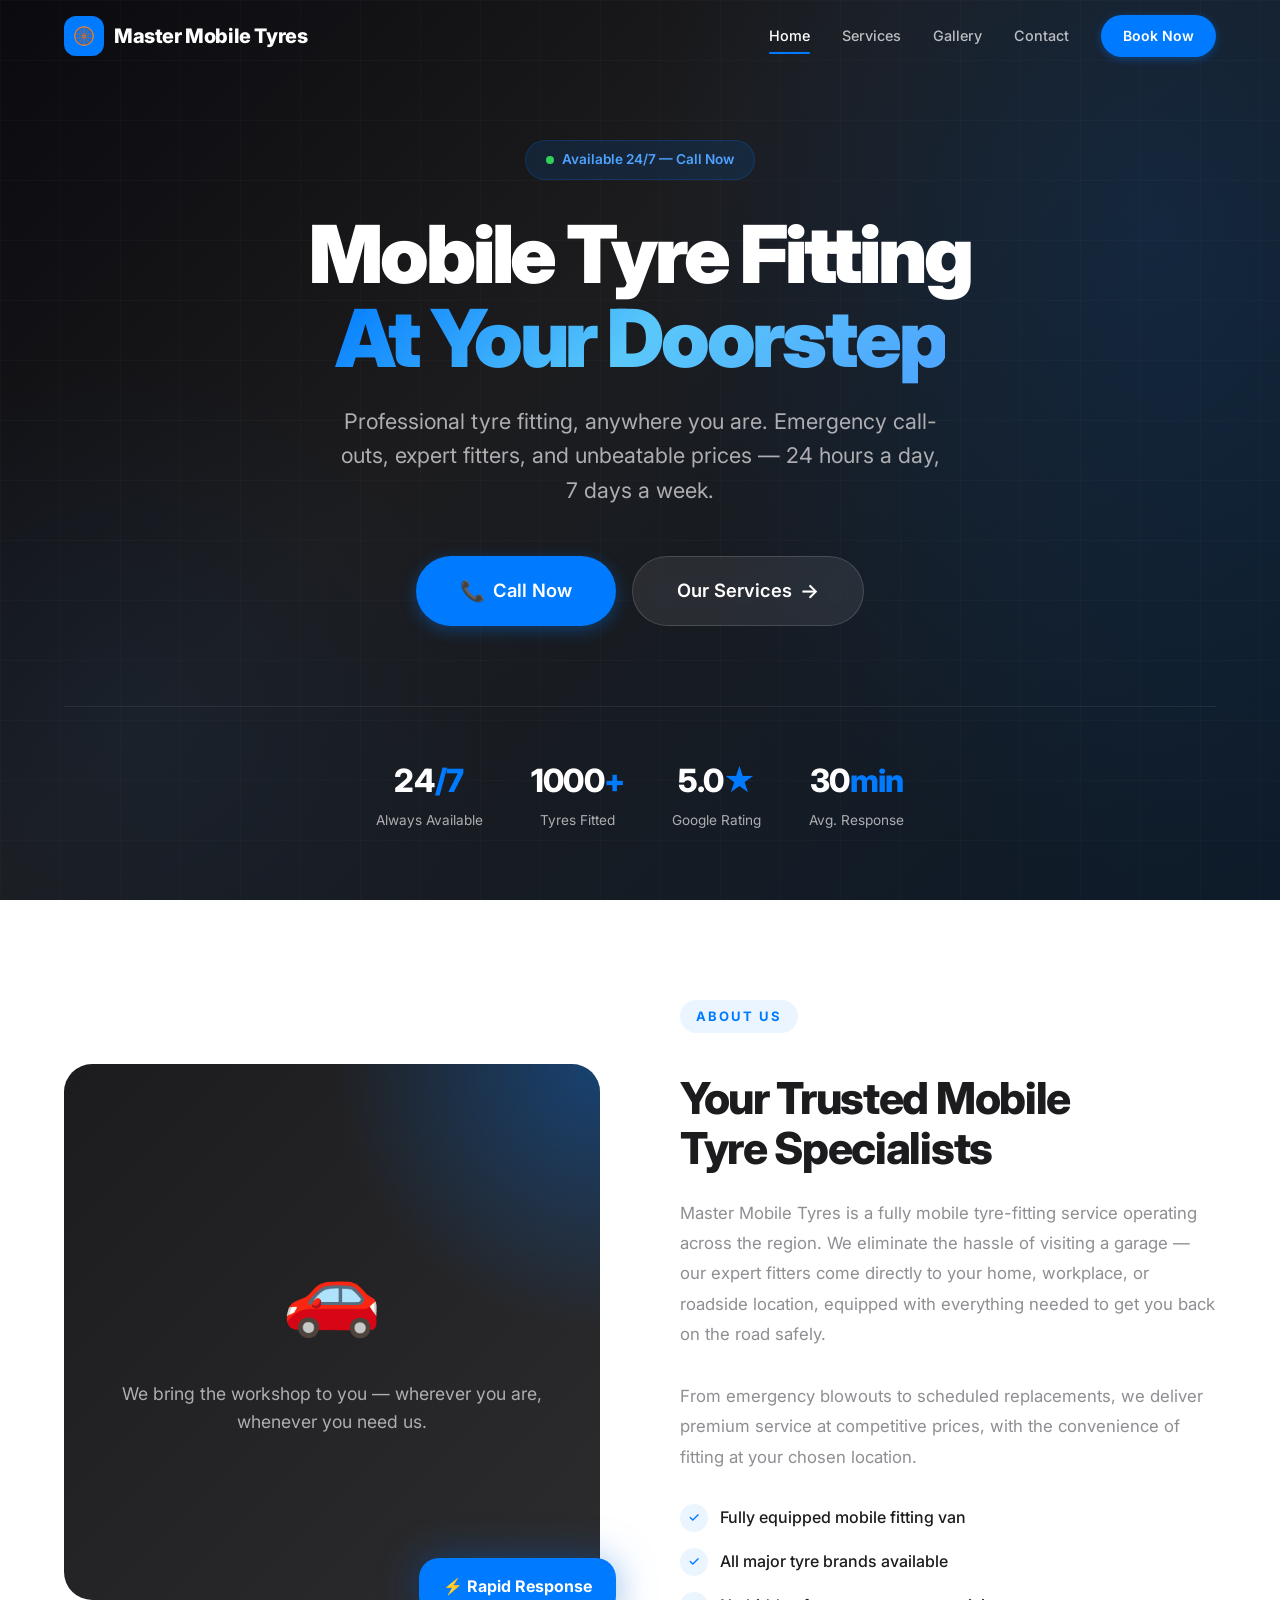
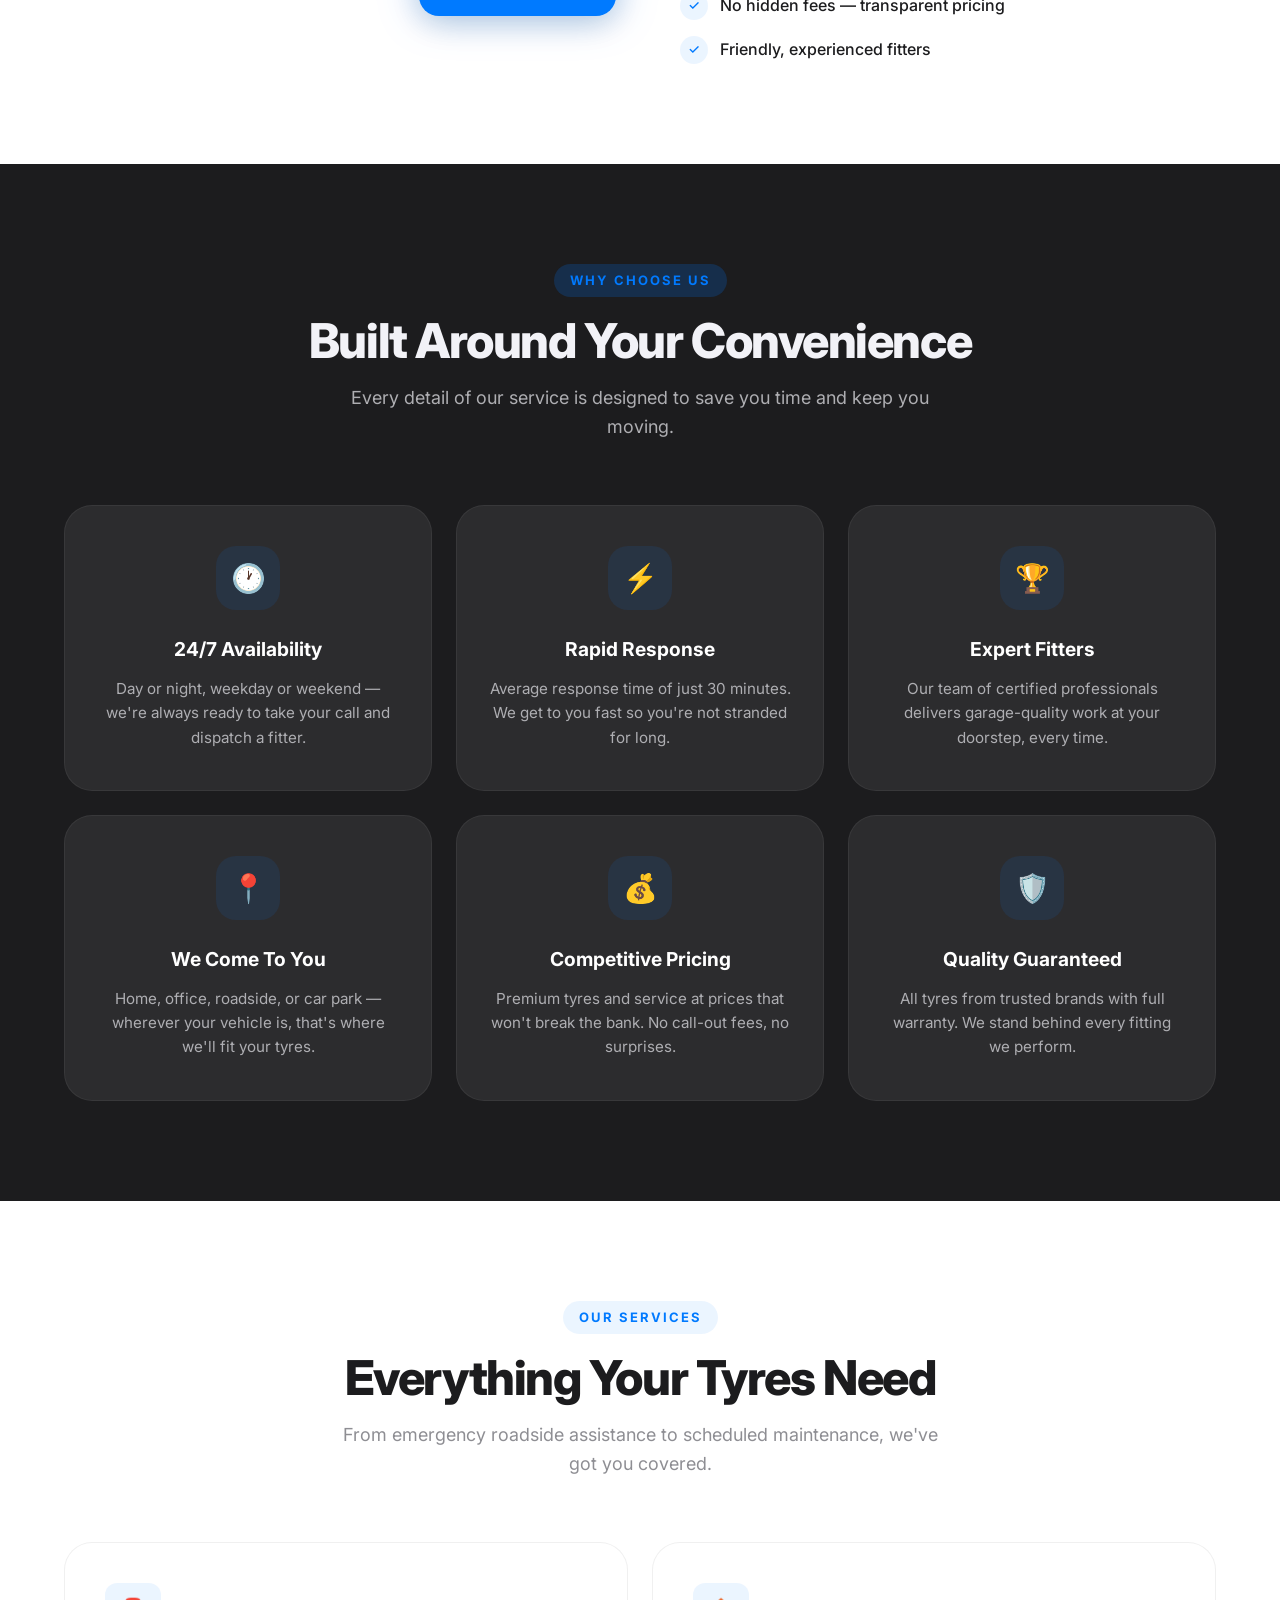
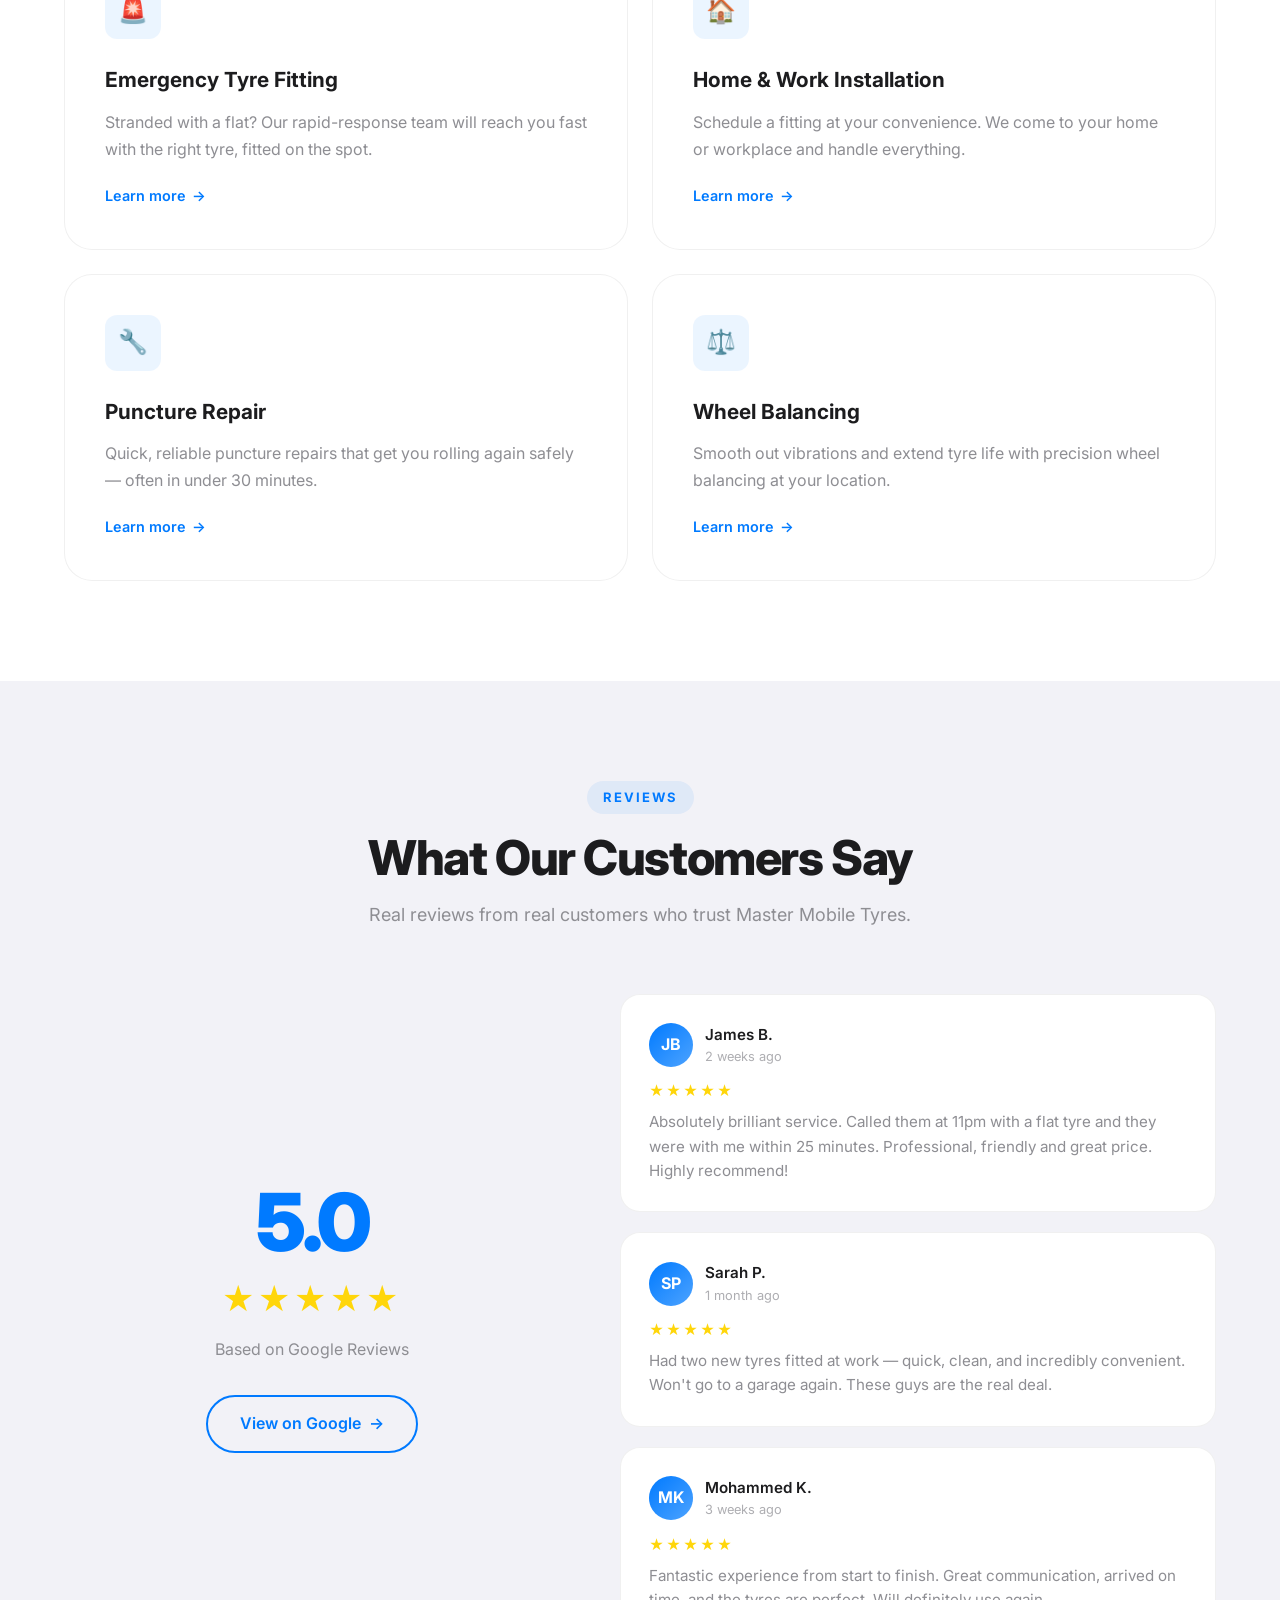
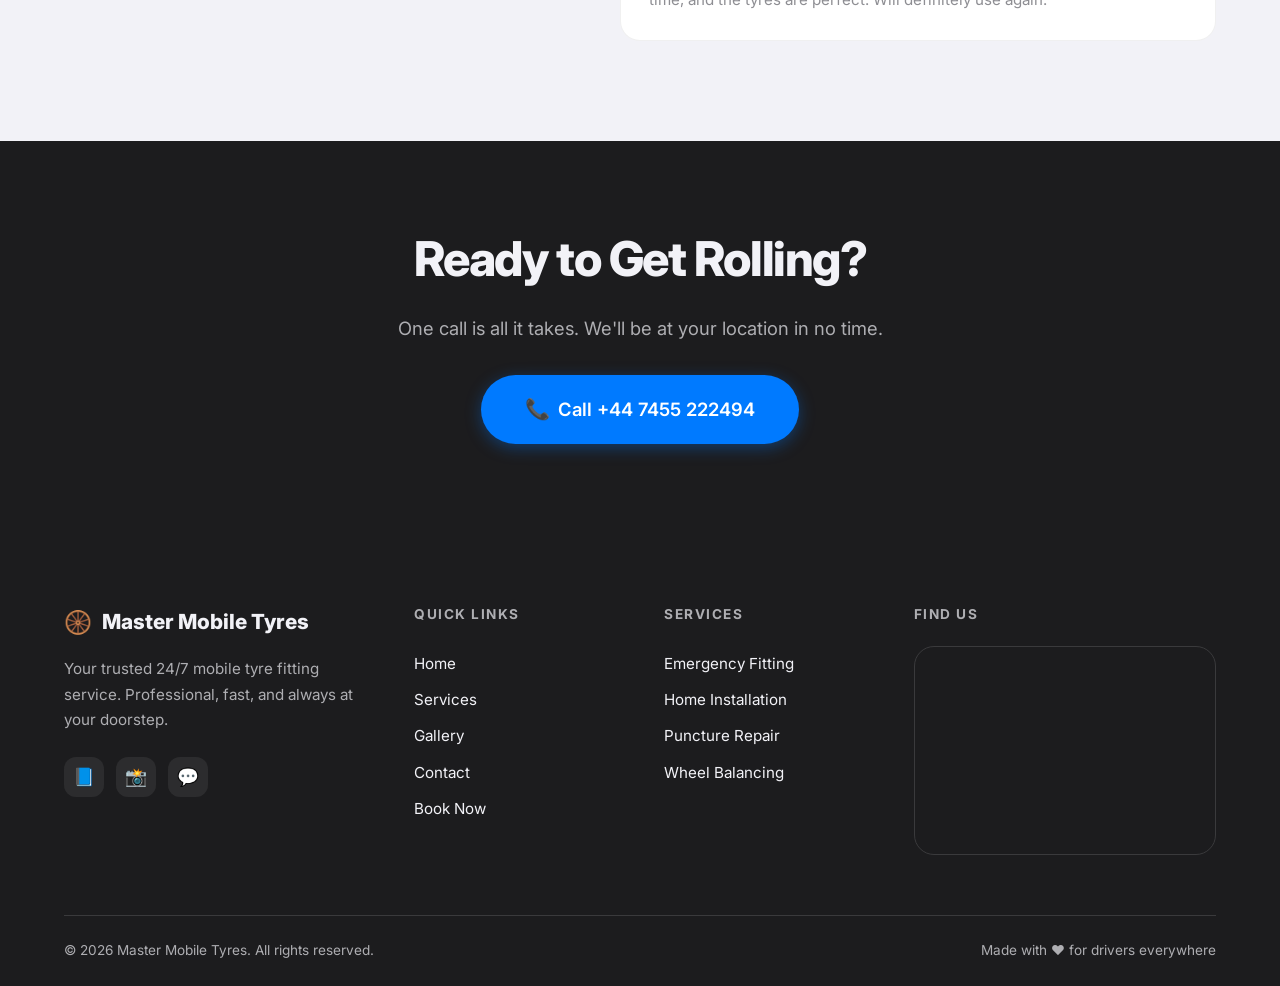
==== index.html @ e316b16e "first commit" ====
<!DOCTYPE html>
<html lang="en">
<head>
  <meta charset="UTF-8">
  <meta name="viewport" content="width=device-width, initial-scale=1.0">
  <title>Master Mobile Tyres — 24/7 Mobile Tyre Fitting Service</title>
  <meta name="description" content="Master Mobile Tyres provides 24/7 emergency mobile tyre fitting, puncture repair, and wheel balancing. We come to you — anywhere, anytime.">
  <meta property="og:title" content="Master Mobile Tyres — 24/7 Mobile Tyre Fitting">
  <meta property="og:description" content="Professional mobile tyre fitting service. Emergency call-outs, home & work installations, puncture repair. Available 24/7.">
  <meta property="og:type" content="website">
  <link rel="stylesheet" href="/style.css">
  <link rel="stylesheet" href="https://unpkg.com/aos@2.3.4/dist/aos.css">
</head>
<body>

  <!-- ═══ NAVBAR ═══ -->
  <nav class="navbar navbar-dark" id="navbar" role="navigation" aria-label="Main Navigation">
    <div class="container">
      <a href="/" class="nav-brand" aria-label="Master Mobile Tyres Home">
        <div class="brand-icon">🛞</div>
        <span>Master Mobile Tyres</span>
      </a>
      <div class="nav-links" id="navLinks">
        <a href="/" class="active">Home</a>
        <a href="/services.html">Services</a>
        <a href="/gallery.html">Gallery</a>
        <a href="/contact.html">Contact</a>
        <a href="/book.html" class="nav-cta" aria-label="Book an appointment now">Book Now</a>
      </div>
      <div class="nav-toggle" id="navToggle" aria-label="Toggle navigation menu" role="button" tabindex="0">
        <span></span><span></span><span></span>
      </div>
    </div>
  </nav>

  <!-- ═══ HERO ═══ -->
  <section class="hero" id="hero">
    <div class="hero-grid"></div>
    <div class="container">
      <div data-aos="fade-up" data-aos-duration="800">
        <div class="hero-badge">
          <span class="pulse"></span>
          Available 24/7 — Call Now
        </div>
      </div>
      <h1 data-aos="fade-up" data-aos-duration="800" data-aos-delay="100">
        Mobile Tyre Fitting<br>
        <span class="gradient-text">At Your Doorstep</span>
      </h1>
      <p class="hero-subtitle" data-aos="fade-up" data-aos-duration="800" data-aos-delay="200">
        Professional tyre fitting, anywhere you are. Emergency call-outs, expert fitters, and unbeatable prices — 24 hours a day, 7 days a week.
      </p>
      <div class="hero-actions" data-aos="fade-up" data-aos-duration="800" data-aos-delay="300">
        <a href="tel:+447455222494" class="btn btn-primary btn-lg" aria-label="Call us now">
          <span class="btn-icon">📞</span> Call Now
        </a>
        <a href="/services.html" class="btn btn-secondary btn-lg" aria-label="View our services">
          Our Services <span class="btn-icon">→</span>
        </a>
      </div>
      <div class="hero-stats" data-aos="fade-up" data-aos-duration="800" data-aos-delay="400">
        <div class="hero-stat">
          <div class="number">24<span>/7</span></div>
          <div class="desc">Always Available</div>
        </div>
        <div class="hero-stat">
          <div class="number">1000<span>+</span></div>
          <div class="desc">Tyres Fitted</div>
        </div>
        <div class="hero-stat">
          <div class="number">5.0<span>★</span></div>
          <div class="desc">Google Rating</div>
        </div>
        <div class="hero-stat">
          <div class="number">30<span>min</span></div>
          <div class="desc">Avg. Response</div>
        </div>
      </div>
    </div>
  </section>

  <!-- ═══ ABOUT ═══ -->
  <section class="section" id="about">
    <div class="container">
      <div class="about-grid">
        <div class="about-visual" data-aos="fade-right" data-aos-duration="800">
          <div class="about-visual-card">
            <div class="icon-large">🚗</div>
            <p>We bring the workshop to you — wherever you are, whenever you need us.</p>
          </div>
          <div class="about-floating-badge">
            ⚡ Rapid Response
          </div>
        </div>
        <div class="about-content" data-aos="fade-left" data-aos-duration="800">
          <div class="section-header" style="text-align:left; margin-bottom:24px;">
            <span class="label">About Us</span>
          </div>
          <h2>Your Trusted Mobile<br>Tyre Specialists</h2>
          <p>
            Master Mobile Tyres is a fully mobile tyre-fitting service operating across the region. We eliminate the hassle of visiting a garage — our expert fitters come directly to your home, workplace, or roadside location, equipped with everything needed to get you back on the road safely.
          </p>
          <p>
            From emergency blowouts to scheduled replacements, we deliver premium service at competitive prices, with the convenience of fitting at your chosen location.
          </p>
          <div class="about-features">
            <div class="about-feature">
              <span class="check">✓</span> Fully equipped mobile fitting van
            </div>
            <div class="about-feature">
              <span class="check">✓</span> All major tyre brands available
            </div>
            <div class="about-feature">
              <span class="check">✓</span> No hidden fees — transparent pricing
            </div>
            <div class="about-feature">
              <span class="check">✓</span> Friendly, experienced fitters
            </div>
          </div>
        </div>
      </div>
    </div>
  </section>

  <!-- ═══ WHY CHOOSE US ═══ -->
  <section class="section section-dark" id="why-us">
    <div class="container">
      <div class="section-header" data-aos="fade-up">
        <span class="label">Why Choose Us</span>
        <h2>Built Around Your Convenience</h2>
        <p>Every detail of our service is designed to save you time and keep you moving.</p>
      </div>
      <div class="features-grid">
        <div class="feature-card" data-aos="fade-up" data-aos-delay="0">
          <div class="feature-icon">🕐</div>
          <h3>24/7 Availability</h3>
          <p>Day or night, weekday or weekend — we're always ready to take your call and dispatch a fitter.</p>
        </div>
        <div class="feature-card" data-aos="fade-up" data-aos-delay="100">
          <div class="feature-icon">⚡</div>
          <h3>Rapid Response</h3>
          <p>Average response time of just 30 minutes. We get to you fast so you're not stranded for long.</p>
        </div>
        <div class="feature-card" data-aos="fade-up" data-aos-delay="200">
          <div class="feature-icon">🏆</div>
          <h3>Expert Fitters</h3>
          <p>Our team of certified professionals delivers garage-quality work at your doorstep, every time.</p>
        </div>
        <div class="feature-card" data-aos="fade-up" data-aos-delay="0">
          <div class="feature-icon">📍</div>
          <h3>We Come To You</h3>
          <p>Home, office, roadside, or car park — wherever your vehicle is, that's where we'll fit your tyres.</p>
        </div>
        <div class="feature-card" data-aos="fade-up" data-aos-delay="100">
          <div class="feature-icon">💰</div>
          <h3>Competitive Pricing</h3>
          <p>Premium tyres and service at prices that won't break the bank. No call-out fees, no surprises.</p>
        </div>
        <div class="feature-card" data-aos="fade-up" data-aos-delay="200">
          <div class="feature-icon">🛡️</div>
          <h3>Quality Guaranteed</h3>
          <p>All tyres from trusted brands with full warranty. We stand behind every fitting we perform.</p>
        </div>
      </div>
    </div>
  </section>

  <!-- ═══ SERVICES OVERVIEW ═══ -->
  <section class="section" id="services-overview">
    <div class="container">
      <div class="section-header" data-aos="fade-up">
        <span class="label">Our Services</span>
        <h2>Everything Your Tyres Need</h2>
        <p>From emergency roadside assistance to scheduled maintenance, we've got you covered.</p>
      </div>
      <div class="services-grid">
        <div class="service-card" data-aos="fade-up" data-aos-delay="0">
          <div class="service-icon">🚨</div>
          <h3>Emergency Tyre Fitting</h3>
          <p>Stranded with a flat? Our rapid-response team will reach you fast with the right tyre, fitted on the spot.</p>
          <a href="/services.html" class="learn-more">Learn more <span>→</span></a>
        </div>
        <div class="service-card" data-aos="fade-up" data-aos-delay="100">
          <div class="service-icon">🏠</div>
          <h3>Home & Work Installation</h3>
          <p>Schedule a fitting at your convenience. We come to your home or workplace and handle everything.</p>
          <a href="/services.html" class="learn-more">Learn more <span>→</span></a>
        </div>
        <div class="service-card" data-aos="fade-up" data-aos-delay="0">
          <div class="service-icon">🔧</div>
          <h3>Puncture Repair</h3>
          <p>Quick, reliable puncture repairs that get you rolling again safely — often in under 30 minutes.</p>
          <a href="/services.html" class="learn-more">Learn more <span>→</span></a>
        </div>
        <div class="service-card" data-aos="fade-up" data-aos-delay="100">
          <div class="service-icon">⚖️</div>
          <h3>Wheel Balancing</h3>
          <p>Smooth out vibrations and extend tyre life with precision wheel balancing at your location.</p>
          <a href="/services.html" class="learn-more">Learn more <span>→</span></a>
        </div>
      </div>
    </div>
  </section>

  <!-- ═══ GOOGLE REVIEWS ═══ -->
  <section class="section section-light" id="reviews">
    <div class="container">
      <div class="section-header" data-aos="fade-up">
        <span class="label">Reviews</span>
        <h2>What Our Customers Say</h2>
        <p>Real reviews from real customers who trust Master Mobile Tyres.</p>
      </div>
      <div class="reviews-wrapper">
        <div class="reviews-summary" data-aos="fade-right">
          <div class="reviews-score">5.0</div>
          <div class="reviews-stars">★★★★★</div>
          <div class="reviews-count">Based on Google Reviews</div>
          <div class="reviews-cta">
            <a href="https://maps.google.com" target="_blank" rel="noopener" class="btn btn-outline" aria-label="View all reviews on Google Maps">
              View on Google <span>→</span>
            </a>
          </div>
        </div>
        <div class="review-cards" data-aos="fade-left">
          <div class="review-card">
            <div class="review-card-header">
              <div class="review-avatar">JB</div>
              <div>
                <div class="name">James B.</div>
                <div class="date">2 weeks ago</div>
              </div>
            </div>
            <div class="review-card-stars">★★★★★</div>
            <p>Absolutely brilliant service. Called them at 11pm with a flat tyre and they were with me within 25 minutes. Professional, friendly and great price. Highly recommend!</p>
          </div>
          <div class="review-card">
            <div class="review-card-header">
              <div class="review-avatar">SP</div>
              <div>
                <div class="name">Sarah P.</div>
                <div class="date">1 month ago</div>
              </div>
            </div>
            <div class="review-card-stars">★★★★★</div>
            <p>Had two new tyres fitted at work — quick, clean, and incredibly convenient. Won't go to a garage again. These guys are the real deal.</p>
          </div>
          <div class="review-card">
            <div class="review-card-header">
              <div class="review-avatar">MK</div>
              <div>
                <div class="name">Mohammed K.</div>
                <div class="date">3 weeks ago</div>
              </div>
            </div>
            <div class="review-card-stars">★★★★★</div>
            <p>Fantastic experience from start to finish. Great communication, arrived on time, and the tyres are perfect. Will definitely use again.</p>
          </div>
        </div>
      </div>
    </div>
  </section>

  <!-- ═══ CTA BANNER ═══ -->
  <section class="section section-dark" style="padding: 80px 0;">
    <div class="container" style="text-align: center;">
      <h2 data-aos="fade-up" style="font-size: clamp(2rem, 5vw, 3rem); font-weight: 800; letter-spacing: -0.03em; margin-bottom: 16px;">
        Ready to Get Rolling?
      </h2>
      <p data-aos="fade-up" data-aos-delay="100" style="color: var(--text-light); font-size: 1.15rem; max-width: 500px; margin: 0 auto 32px;">
        One call is all it takes. We'll be at your location in no time.
      </p>
      <div data-aos="fade-up" data-aos-delay="200">
        <a href="tel:+447455222494" class="btn btn-primary btn-lg" aria-label="Call Master Mobile Tyres">
          <span class="btn-icon">📞</span> Call +44 7455 222494
        </a>
      </div>
    </div>
  </section>

  <!-- ═══ FOOTER ═══ -->
  <footer class="footer" id="footer">
    <div class="container">
      <div class="footer-grid">
        <div class="footer-brand">
          <div class="brand-name">
            <span style="font-size:1.4rem;">🛞</span> Master Mobile Tyres
          </div>
          <p>Your trusted 24/7 mobile tyre fitting service. Professional, fast, and always at your doorstep.</p>
          <div class="footer-social">
            <a href="#" aria-label="Facebook"><span>📘</span></a>
            <a href="#" aria-label="Instagram"><span>📸</span></a>
            <a href="https://wa.me/447455222494" aria-label="WhatsApp" target="_blank"><span>💬</span></a>
          </div>
        </div>
        <div class="footer-col">
          <h4>Quick Links</h4>
          <a href="/">Home</a>
          <a href="/services.html">Services</a>
          <a href="/gallery.html">Gallery</a>
          <a href="/contact.html">Contact</a>
          <a href="/book.html">Book Now</a>
        </div>
        <div class="footer-col">
          <h4>Services</h4>
          <a href="/services.html">Emergency Fitting</a>
          <a href="/services.html">Home Installation</a>
          <a href="/services.html">Puncture Repair</a>
          <a href="/services.html">Wheel Balancing</a>
        </div>
        <div class="footer-col">
          <h4>Find Us</h4>
          <div class="footer-map">
            <iframe
              src="https://www.google.com/maps/embed?pb=!1m18!1m12!1m3!1d158858.18239!2d-0.24168!3d51.52855!2m3!1f0!2f0!3f0!3m2!1i1024!2i768!4f13.1!3m3!1m2!1s0x47d8a00baf21de75%3A0x52963a5addd52a99!2sLondon%2C%20UK!5e0!3m2!1sen!2suk!4v1"
              allowfullscreen=""
              loading="lazy"
              title="Master Mobile Tyres location map"
            ></iframe>
          </div>
        </div>
      </div>
      <div class="footer-bottom">
        <span>&copy; 2026 Master Mobile Tyres. All rights reserved.</span>
        <span>Made with ❤️ for drivers everywhere</span>
      </div>
    </div>
  </footer>

  <!-- ═══ FAB ═══ -->
  <a href="tel:+447455222494" class="fab" aria-label="Call us now" id="fab">
    📞
  </a>

  <script src="https://unpkg.com/aos@2.3.4/dist/aos.js"></script>
  <script src="gallery-data.js"></script>
  <script src="script.js"></script>
</body>
</html>
---- style.css ----
/* ════════════════════════════════════════════════════════
   Master Mobile Tyres — Design System & Styles
   ════════════════════════════════════════════════════════ */

/* ── Google Fonts ── */
@import url('https://fonts.googleapis.com/css2?family=Inter:wght@300;400;500;600;700;800;900&display=swap');

/* ── CSS Custom Properties ── */
:root {
  --primary: #007AFF;
  --primary-dark: #0056CC;
  --primary-light: #4DA3FF;
  --primary-glow: rgba(0, 122, 255, 0.35);

  --dark-bg: #1C1C1E;
  --dark-bg-2: #2C2C2E;
  --dark-bg-3: #3A3A3C;
  --light-bg: #E5E5EA;
  --surface: #F2F2F7;
  --white: #FFFFFF;

  --text-primary: #1C1C1E;
  --text-secondary: #8E8E93;
  --text-light: #AEAEB2;
  --text-on-dark: #F2F2F7;

  --success: #30D158;
  --warning: #FF9F0A;
  --danger: #FF453A;

  --radius-sm: 8px;
  --radius-md: 12px;
  --radius-lg: 20px;
  --radius-xl: 28px;
  --radius-full: 9999px;

  --shadow-sm: 0 1px 3px rgba(0,0,0,0.08);
  --shadow-md: 0 4px 12px rgba(0,0,0,0.1);
  --shadow-lg: 0 8px 30px rgba(0,0,0,0.12);
  --shadow-xl: 0 20px 60px rgba(0,0,0,0.15);
  --shadow-glow: 0 0 40px var(--primary-glow);

  --transition-fast: 0.2s cubic-bezier(0.4, 0, 0.2, 1);
  --transition-base: 0.3s cubic-bezier(0.4, 0, 0.2, 1);
  --transition-slow: 0.5s cubic-bezier(0.4, 0, 0.2, 1);
  --transition-spring: 0.6s cubic-bezier(0.34, 1.56, 0.64, 1);

  --font-family: 'Inter', -apple-system, BlinkMacSystemFont, 'Segoe UI', sans-serif;
  --max-width: 1200px;
  --nav-height: 72px;
}

/* ── Reset ── */
*, *::before, *::after {
  margin: 0;
  padding: 0;
  box-sizing: border-box;
}

html {
  scroll-behavior: smooth;
  -webkit-font-smoothing: antialiased;
  -moz-osx-font-smoothing: grayscale;
}

body {
  font-family: var(--font-family);
  font-size: 16px;
  line-height: 1.6;
  color: var(--text-primary);
  background: var(--white);
  overflow-x: hidden;
}

a {
  text-decoration: none;
  color: inherit;
  transition: color var(--transition-fast);
}

img {
  max-width: 100%;
  height: auto;
  display: block;
}

ul { list-style: none; }

button, input, textarea, select {
  font-family: inherit;
  font-size: inherit;
  border: none;
  outline: none;
  background: none;
}

/* ── Utility ── */
.container {
  width: 100%;
  max-width: var(--max-width);
  margin: 0 auto;
  padding: 0 24px;
}

.section {
  padding: 100px 0;
}

.section-dark {
  background: var(--dark-bg);
  color: var(--text-on-dark);
}

.section-light {
  background: var(--surface);
}

.section-header {
  text-align: center;
  margin-bottom: 64px;
}

.section-header .label {
  display: inline-block;
  font-size: 13px;
  font-weight: 700;
  letter-spacing: 2px;
  text-transform: uppercase;
  color: var(--primary);
  margin-bottom: 16px;
  background: rgba(0, 122, 255, 0.08);
  padding: 6px 16px;
  border-radius: var(--radius-full);
}

.section-dark .section-header .label {
  background: rgba(0, 122, 255, 0.2);
}

.section-header h2 {
  font-size: clamp(2rem, 5vw, 3rem);
  font-weight: 800;
  line-height: 1.15;
  letter-spacing: -0.03em;
  margin-bottom: 16px;
}

.section-header p {
  font-size: 1.125rem;
  color: var(--text-secondary);
  max-width: 600px;
  margin: 0 auto;
}

.section-dark .section-header p {
  color: var(--text-light);
}

/* ════════════════════════
   NAVIGATION
   ════════════════════════ */
.navbar {
  position: fixed;
  top: 0;
  left: 0;
  right: 0;
  height: var(--nav-height);
  z-index: 1000;
  transition: all var(--transition-base);
  display: flex;
  align-items: center;
}

.navbar.scrolled {
  background: rgba(255, 255, 255, 0.82);
  backdrop-filter: blur(20px) saturate(180%);
  -webkit-backdrop-filter: blur(20px) saturate(180%);
  border-bottom: 1px solid rgba(0, 0, 0, 0.06);
  box-shadow: var(--shadow-sm);
}

.navbar .container {
  display: flex;
  align-items: center;
  justify-content: space-between;
}

.nav-brand {
  display: flex;
  align-items: center;
  gap: 10px;
  font-weight: 800;
  font-size: 1.25rem;
  letter-spacing: -0.02em;
  z-index: 1001;
}

.nav-brand .brand-icon {
  width: 40px;
  height: 40px;
  background: var(--primary);
  border-radius: var(--radius-md);
  display: flex;
  align-items: center;
  justify-content: center;
  color: white;
  font-size: 1.1rem;
}

.nav-links {
  display: flex;
  align-items: center;
  gap: 32px;
}

.nav-links a {
  font-size: 0.9rem;
  font-weight: 500;
  color: var(--text-secondary);
  position: relative;
  padding: 4px 0;
}

.nav-links a::after {
  content: '';
  position: absolute;
  bottom: -2px;
  left: 0;
  width: 0;
  height: 2px;
  background: var(--primary);
  border-radius: 1px;
  transition: width var(--transition-base);
}

.nav-links a:hover,
.nav-links a.active {
  color: var(--primary);
}

.nav-links a:hover::after,
.nav-links a.active::after {
  width: 100%;
}

.nav-cta {
  background: var(--primary) !important;
  color: white !important;
  padding: 10px 22px !important;
  border-radius: var(--radius-full) !important;
  font-weight: 600 !important;
  font-size: 0.875rem !important;
  transition: all var(--transition-base) !important;
  box-shadow: 0 2px 8px var(--primary-glow);
}

.nav-cta::after { display: none !important; }

.nav-cta:hover {
  background: var(--primary-dark) !important;
  transform: translateY(-1px);
  box-shadow: 0 4px 16px var(--primary-glow) !important;
}

/* Dark navbar for hero */
.navbar-dark .nav-links a { color: rgba(255,255,255,0.7); }
.navbar-dark .nav-links a:hover,
.navbar-dark .nav-links a.active { color: white; }
.navbar-dark .nav-brand { color: white; }
.navbar-dark.scrolled .nav-links a { color: var(--text-secondary); }
.navbar-dark.scrolled .nav-links a:hover { color: var(--primary); }
.navbar-dark.scrolled .nav-brand { color: var(--text-primary); }

/* Mobile menu toggle */
.nav-toggle {
  display: none;
  flex-direction: column;
  gap: 5px;
  cursor: pointer;
  z-index: 1001;
  padding: 4px;
}

.nav-toggle span {
  width: 24px;
  height: 2px;
  background: var(--text-primary);
  border-radius: 2px;
  transition: all var(--transition-base);
}

.navbar-dark .nav-toggle span { background: white; }
.navbar-dark.scrolled .nav-toggle span { background: var(--text-primary); }

.nav-toggle.active span:nth-child(1) {
  transform: rotate(45deg) translate(5px, 5px);
}
.nav-toggle.active span:nth-child(2) {
  opacity: 0;
}
.nav-toggle.active span:nth-child(3) {
  transform: rotate(-45deg) translate(5px, -5px);
}

/* ════════════════════════
   HERO SECTION
   ════════════════════════ */
.hero {
  position: relative;
  min-height: 100vh;
  display: flex;
  align-items: center;
  background: linear-gradient(135deg, #0a0a0f 0%, #1C1C1E 40%, #0d1b2a 100%);
  overflow: hidden;
  padding-top: var(--nav-height);
}

.hero::before {
  content: '';
  position: absolute;
  top: -50%;
  right: -30%;
  width: 80%;
  height: 150%;
  background: radial-gradient(ellipse, rgba(0,122,255,0.12) 0%, transparent 70%);
  pointer-events: none;
}

.hero::after {
  content: '';
  position: absolute;
  bottom: -20%;
  left: -20%;
  width: 60%;
  height: 80%;
  background: radial-gradient(ellipse, rgba(0,122,255,0.06) 0%, transparent 70%);
  pointer-events: none;
}

.hero-grid {
  position: absolute;
  inset: 0;
  background-image:
    linear-gradient(rgba(255,255,255,0.02) 1px, transparent 1px),
    linear-gradient(90deg, rgba(255,255,255,0.02) 1px, transparent 1px);
  background-size: 60px 60px;
  pointer-events: none;
}

.hero .container {
  position: relative;
  z-index: 2;
  text-align: center;
}

.hero-badge {
  display: inline-flex;
  align-items: center;
  gap: 8px;
  background: rgba(0, 122, 255, 0.12);
  border: 1px solid rgba(0, 122, 255, 0.2);
  color: var(--primary-light);
  padding: 8px 20px;
  border-radius: var(--radius-full);
  font-size: 0.85rem;
  font-weight: 600;
  margin-bottom: 32px;
  backdrop-filter: blur(10px);
}

.hero-badge .pulse {
  width: 8px;
  height: 8px;
  background: var(--success);
  border-radius: 50%;
  animation: pulse 2s ease-in-out infinite;
}

@keyframes pulse {
  0%, 100% { opacity: 1; box-shadow: 0 0 0 0 rgba(48, 209, 88, 0.4); }
  50% { opacity: 0.8; box-shadow: 0 0 0 8px rgba(48, 209, 88, 0); }
}

.hero h1 {
  font-size: clamp(2.5rem, 7vw, 5rem);
  font-weight: 900;
  line-height: 1.05;
  letter-spacing: -0.04em;
  color: white;
  margin-bottom: 24px;
}

.hero h1 .gradient-text {
  background: linear-gradient(135deg, var(--primary) 0%, #5AC8FA 50%, var(--primary-light) 100%);
  -webkit-background-clip: text;
  -webkit-text-fill-color: transparent;
  background-clip: text;
}

.hero-subtitle {
  font-size: clamp(1.05rem, 2vw, 1.35rem);
  color: var(--text-light);
  max-width: 600px;
  margin: 0 auto 48px;
  line-height: 1.6;
  font-weight: 400;
}

.hero-actions {
  display: flex;
  gap: 16px;
  justify-content: center;
  flex-wrap: wrap;
}

.hero-stats {
  display: flex;
  gap: 48px;
  justify-content: center;
  margin-top: 80px;
  padding-top: 48px;
  border-top: 1px solid rgba(255,255,255,0.08);
}

.hero-stat {
  text-align: center;
}

.hero-stat .number {
  font-size: 2rem;
  font-weight: 800;
  color: white;
  letter-spacing: -0.02em;
}

.hero-stat .number span {
  color: var(--primary);
}

.hero-stat .desc {
  font-size: 0.85rem;
  color: var(--text-light);
  margin-top: 4px;
}

/* ════════════════════════
   BUTTONS
   ════════════════════════ */
.btn {
  display: inline-flex;
  align-items: center;
  gap: 8px;
  padding: 14px 32px;
  border-radius: var(--radius-full);
  font-weight: 600;
  font-size: 1rem;
  cursor: pointer;
  transition: all var(--transition-base);
  position: relative;
  overflow: hidden;
}

.btn-primary {
  background: var(--primary);
  color: white;
  box-shadow: 0 4px 16px var(--primary-glow);
}

.btn-primary:hover {
  background: var(--primary-dark);
  transform: translateY(-2px);
  box-shadow: 0 8px 30px var(--primary-glow);
}

.btn-secondary {
  background: rgba(255,255,255,0.08);
  color: white;
  border: 1px solid rgba(255,255,255,0.15);
  backdrop-filter: blur(10px);
}

.btn-secondary:hover {
  background: rgba(255,255,255,0.15);
  border-color: rgba(255,255,255,0.3);
  transform: translateY(-2px);
}

.btn-outline {
  background: transparent;
  border: 2px solid var(--primary);
  color: var(--primary);
}

.btn-outline:hover {
  background: var(--primary);
  color: white;
  transform: translateY(-2px);
}

.btn-lg {
  padding: 18px 44px;
  font-size: 1.15rem;
}

.btn-icon {
  font-size: 1.1em;
}

/* ════════════════════════
   ABOUT SECTION
   ════════════════════════ */
.about-grid {
  display: grid;
  grid-template-columns: 1fr 1fr;
  gap: 80px;
  align-items: center;
}

.about-visual {
  position: relative;
}

.about-visual-card {
  background: linear-gradient(135deg, var(--dark-bg) 0%, var(--dark-bg-2) 100%);
  border-radius: var(--radius-xl);
  padding: 48px;
  aspect-ratio: 1;
  display: flex;
  flex-direction: column;
  justify-content: center;
  align-items: center;
  position: relative;
  overflow: hidden;
}

.about-visual-card::before {
  content: '';
  position: absolute;
  top: -50%;
  right: -50%;
  width: 100%;
  height: 100%;
  background: radial-gradient(circle, var(--primary-glow) 0%, transparent 70%);
}

.about-visual-card .icon-large {
  font-size: 5rem;
  position: relative;
  z-index: 1;
  margin-bottom: 24px;
}

.about-visual-card p {
  color: var(--text-light);
  text-align: center;
  font-size: 1.1rem;
  position: relative;
  z-index: 1;
}

.about-floating-badge {
  position: absolute;
  bottom: -16px;
  right: -16px;
  background: var(--primary);
  color: white;
  padding: 16px 24px;
  border-radius: var(--radius-lg);
  font-weight: 700;
  font-size: 1rem;
  box-shadow: var(--shadow-lg), var(--shadow-glow);
  animation: float 3s ease-in-out infinite;
}

@keyframes float {
  0%, 100% { transform: translateY(0); }
  50% { transform: translateY(-10px); }
}

.about-content h2 {
  font-size: clamp(2rem, 4vw, 2.75rem);
  font-weight: 800;
  line-height: 1.15;
  letter-spacing: -0.03em;
  margin-bottom: 24px;
}

.about-content p {
  color: var(--text-secondary);
  font-size: 1.05rem;
  line-height: 1.8;
  margin-bottom: 32px;
}

.about-features {
  display: flex;
  flex-direction: column;
  gap: 16px;
}

.about-feature {
  display: flex;
  align-items: center;
  gap: 12px;
  font-weight: 500;
}

.about-feature .check {
  width: 28px;
  height: 28px;
  background: rgba(0, 122, 255, 0.08);
  border-radius: 50%;
  display: flex;
  align-items: center;
  justify-content: center;
  color: var(--primary);
  font-size: 0.85rem;
  flex-shrink: 0;
}

/* ════════════════════════
   WHY CHOOSE US
   ════════════════════════ */
.features-grid {
  display: grid;
  grid-template-columns: repeat(3, 1fr);
  gap: 24px;
}

.feature-card {
  background: var(--dark-bg-2);
  border: 1px solid rgba(255,255,255,0.06);
  border-radius: var(--radius-xl);
  padding: 40px 32px;
  text-align: center;
  transition: all var(--transition-base);
  position: relative;
  overflow: hidden;
}

.feature-card::before {
  content: '';
  position: absolute;
  top: 0;
  left: 0;
  right: 0;
  height: 2px;
  background: linear-gradient(90deg, transparent, var(--primary), transparent);
  opacity: 0;
  transition: opacity var(--transition-base);
}

.feature-card:hover {
  transform: translateY(-4px);
  border-color: rgba(0, 122, 255, 0.2);
  box-shadow: 0 8px 30px rgba(0,0,0,0.3);
}

.feature-card:hover::before { opacity: 1; }

.feature-icon {
  width: 64px;
  height: 64px;
  background: rgba(0, 122, 255, 0.1);
  border-radius: var(--radius-lg);
  display: flex;
  align-items: center;
  justify-content: center;
  margin: 0 auto 24px;
  font-size: 1.75rem;
  transition: all var(--transition-base);
}

.feature-card:hover .feature-icon {
  background: var(--primary);
  transform: scale(1.1);
  box-shadow: var(--shadow-glow);
}

.feature-card h3 {
  font-size: 1.2rem;
  font-weight: 700;
  margin-bottom: 12px;
  color: white;
}

.feature-card p {
  color: var(--text-light);
  font-size: 0.95rem;
  line-height: 1.6;
}

/* ════════════════════════
   SERVICES CARDS
   ════════════════════════ */
.services-grid {
  display: grid;
  grid-template-columns: repeat(2, 1fr);
  gap: 24px;
}

.service-card {
  background: white;
  border: 1px solid rgba(0,0,0,0.06);
  border-radius: var(--radius-xl);
  padding: 40px;
  transition: all var(--transition-base);
  position: relative;
  overflow: hidden;
}

.service-card::after {
  content: '';
  position: absolute;
  bottom: 0;
  left: 0;
  right: 0;
  height: 3px;
  background: var(--primary);
  transform: scaleX(0);
  transition: transform var(--transition-base);
}

.service-card:hover {
  transform: translateY(-4px);
  box-shadow: var(--shadow-xl);
}

.service-card:hover::after { transform: scaleX(1); }

.service-card .service-icon {
  width: 56px;
  height: 56px;
  background: rgba(0, 122, 255, 0.08);
  border-radius: var(--radius-md);
  display: flex;
  align-items: center;
  justify-content: center;
  font-size: 1.5rem;
  margin-bottom: 24px;
  transition: all var(--transition-base);
}

.service-card:hover .service-icon {
  background: var(--primary);
  color: white;
}

.service-card h3 {
  font-size: 1.3rem;
  font-weight: 700;
  margin-bottom: 12px;
}

.service-card p {
  color: var(--text-secondary);
  line-height: 1.7;
  margin-bottom: 20px;
}

.service-card .learn-more {
  color: var(--primary);
  font-weight: 600;
  font-size: 0.9rem;
  display: inline-flex;
  align-items: center;
  gap: 6px;
  transition: gap var(--transition-base);
}

.service-card:hover .learn-more { gap: 12px; }

/* ════════════════════════
   REVIEWS SECTION
   ════════════════════════ */
.reviews-wrapper {
  display: grid;
  grid-template-columns: 1fr 1.2fr;
  gap: 60px;
  align-items: center;
}

.reviews-summary {
  text-align: center;
}

.reviews-score {
  font-size: 5rem;
  font-weight: 900;
  color: var(--primary);
  line-height: 1;
  margin-bottom: 12px;
  letter-spacing: -0.04em;
}

.reviews-stars {
  font-size: 2rem;
  color: #FFD60A;
  margin-bottom: 12px;
  letter-spacing: 4px;
}

.reviews-count {
  color: var(--text-secondary);
  font-size: 1rem;
}

.reviews-cta {
  margin-top: 32px;
}

.review-cards {
  display: flex;
  flex-direction: column;
  gap: 20px;
}

.review-card {
  background: white;
  border: 1px solid rgba(0,0,0,0.06);
  border-radius: var(--radius-lg);
  padding: 28px;
  transition: all var(--transition-base);
}

.review-card:hover {
  box-shadow: var(--shadow-lg);
  transform: translateX(8px);
}

.review-card-header {
  display: flex;
  align-items: center;
  gap: 12px;
  margin-bottom: 12px;
}

.review-avatar {
  width: 44px;
  height: 44px;
  border-radius: 50%;
  background: linear-gradient(135deg, var(--primary), var(--primary-light));
  display: flex;
  align-items: center;
  justify-content: center;
  color: white;
  font-weight: 700;
  font-size: 1rem;
}

.review-card-header .name {
  font-weight: 600;
  font-size: 0.95rem;
}

.review-card-header .date {
  font-size: 0.8rem;
  color: var(--text-light);
}

.review-card-stars {
  color: #FFD60A;
  font-size: 0.9rem;
  margin-bottom: 8px;
  letter-spacing: 2px;
}

.review-card p {
  color: var(--text-secondary);
  font-size: 0.95rem;
  line-height: 1.6;
}

/* ════════════════════════
   FOOTER
   ════════════════════════ */
.footer {
  background: var(--dark-bg);
  color: var(--text-on-dark);
  padding: 80px 0 0;
}

.footer-grid {
  display: grid;
  grid-template-columns: 1.5fr 1fr 1fr 1.5fr;
  gap: 48px;
  margin-bottom: 60px;
}

.footer-brand .brand-name {
  font-size: 1.3rem;
  font-weight: 800;
  margin-bottom: 16px;
  display: flex;
  align-items: center;
  gap: 10px;
}

.footer-brand p {
  color: var(--text-light);
  font-size: 0.95rem;
  line-height: 1.7;
  margin-bottom: 24px;
}

.footer-social {
  display: flex;
  gap: 12px;
}

.footer-social a {
  width: 40px;
  height: 40px;
  background: var(--dark-bg-2);
  border-radius: var(--radius-md);
  display: flex;
  align-items: center;
  justify-content: center;
  color: var(--text-light);
  transition: all var(--transition-base);
  font-size: 1.1rem;
}

.footer-social a:hover {
  background: var(--primary);
  color: white;
  transform: translateY(-2px);
}

.footer-col h4 {
  font-size: 0.85rem;
  font-weight: 700;
  text-transform: uppercase;
  letter-spacing: 1.5px;
  color: var(--text-light);
  margin-bottom: 20px;
}

.footer-col a {
  display: block;
  color: var(--text-on-dark);
  font-size: 0.95rem;
  padding: 6px 0;
  transition: all var(--transition-fast);
}

.footer-col a:hover {
  color: var(--primary);
  transform: translateX(4px);
}

.footer-map {
  border-radius: var(--radius-lg);
  overflow: hidden;
  border: 1px solid var(--dark-bg-3);
}

.footer-map iframe {
  width: 100%;
  height: 200px;
  border: none;
  filter: grayscale(80%) invert(92%) contrast(83%);
}

.footer-bottom {
  border-top: 1px solid var(--dark-bg-3);
  padding: 24px 0;
  display: flex;
  align-items: center;
  justify-content: space-between;
  font-size: 0.85rem;
  color: var(--text-light);
}

/* ════════════════════════
   FAB (Floating Action Button)
   ════════════════════════ */
.fab {
  position: fixed;
  bottom: 28px;
  right: 28px;
  z-index: 999;
  width: 60px;
  height: 60px;
  background: var(--primary);
  border-radius: 50%;
  display: flex;
  align-items: center;
  justify-content: center;
  color: white;
  font-size: 1.5rem;
  cursor: pointer;
  box-shadow: 0 4px 20px var(--primary-glow);
  transition: all var(--transition-base);
  animation: fabPulse 2.5s ease-in-out infinite;
}

.fab:hover {
  transform: scale(1.1);
  box-shadow: 0 8px 40px var(--primary-glow);
}

@keyframes fabPulse {
  0%, 100% { box-shadow: 0 4px 20px var(--primary-glow); }
  50% { box-shadow: 0 4px 20px rgba(0, 122, 255, 0.55), 0 0 0 12px rgba(0, 122, 255, 0.1); }
}

/* ════════════════════════
   SERVICES PAGE
   ════════════════════════ */
.page-hero {
  padding: 160px 0 80px;
  background: linear-gradient(135deg, #0a0a0f 0%, #1C1C1E 40%, #0d1b2a 100%);
  text-align: center;
  color: white;
  position: relative;
  overflow: hidden;
}

.page-hero::before {
  content: '';
  position: absolute;
  top: -50%;
  right: -30%;
  width: 80%;
  height: 150%;
  background: radial-gradient(ellipse, rgba(0,122,255,0.1) 0%, transparent 70%);
}

.page-hero h1 {
  font-size: clamp(2.5rem, 6vw, 4rem);
  font-weight: 900;
  letter-spacing: -0.04em;
  margin-bottom: 16px;
  position: relative;
}

.page-hero p {
  color: var(--text-light);
  font-size: 1.15rem;
  max-width: 560px;
  margin: 0 auto;
  position: relative;
}

.services-detail-grid {
  display: grid;
  grid-template-columns: 1fr;
  gap: 32px;
}

.service-detail-card {
  display: grid;
  grid-template-columns: auto 1fr;
  gap: 32px;
  background: white;
  border: 1px solid rgba(0,0,0,0.06);
  border-radius: var(--radius-xl);
  padding: 48px;
  transition: all var(--transition-base);
  align-items: start;
}

.service-detail-card:hover {
  box-shadow: var(--shadow-xl);
  transform: translateY(-2px);
}

.service-detail-icon {
  width: 80px;
  height: 80px;
  background: rgba(0, 122, 255, 0.08);
  border-radius: var(--radius-lg);
  display: flex;
  align-items: center;
  justify-content: center;
  font-size: 2.2rem;
  flex-shrink: 0;
  transition: all var(--transition-base);
}

.service-detail-card:hover .service-detail-icon {
  background: var(--primary);
  color: white;
  box-shadow: var(--shadow-glow);
}

.service-detail-content h3 {
  font-size: 1.5rem;
  font-weight: 700;
  margin-bottom: 12px;
}

.service-detail-content p {
  color: var(--text-secondary);
  line-height: 1.8;
  margin-bottom: 20px;
}

.service-detail-features {
  display: flex;
  flex-wrap: wrap;
  gap: 10px;
}

.service-detail-features span {
  background: var(--surface);
  color: var(--text-secondary);
  padding: 6px 16px;
  border-radius: var(--radius-full);
  font-size: 0.85rem;
  font-weight: 500;
}

/* ════════════════════════
   BOOK NOW PAGE
   ════════════════════════ */
.book-hero {
  min-height: 100vh;
  display: flex;
  align-items: center;
  justify-content: center;
  background: linear-gradient(135deg, #0a0a0f 0%, #1C1C1E 40%, #0d1b2a 100%);
  text-align: center;
  color: white;
  position: relative;
  overflow: hidden;
}

.book-hero::before {
  content: '';
  position: absolute;
  width: 600px;
  height: 600px;
  background: radial-gradient(circle, rgba(0,122,255,0.15) 0%, transparent 70%);
  top: 50%;
  left: 50%;
  transform: translate(-50%, -50%);
}

.book-content {
  position: relative;
  z-index: 2;
}

.book-icon {
  font-size: 4rem;
  margin-bottom: 32px;
  animation: float 3s ease-in-out infinite;
}

.book-content h1 {
  font-size: clamp(2.5rem, 7vw, 4.5rem);
  font-weight: 900;
  letter-spacing: -0.04em;
  margin-bottom: 20px;
}

.book-content p {
  color: var(--text-light);
  font-size: 1.2rem;
  max-width: 500px;
  margin: 0 auto 48px;
}

.book-phone {
  font-size: clamp(1.5rem, 4vw, 2.5rem);
  font-weight: 800;
  color: var(--primary-light);
  margin-bottom: 48px;
  letter-spacing: 2px;
}

.book-phone a {
  color: var(--primary-light);
  transition: color var(--transition-fast);
}

.book-phone a:hover { color: white; }

.book-features {
  display: flex;
  gap: 40px;
  justify-content: center;
  margin-top: 64px;
  flex-wrap: wrap;
}

.book-feature {
  display: flex;
  align-items: center;
  gap: 10px;
  color: var(--text-light);
  font-size: 0.95rem;
}

.book-feature .icon {
  color: var(--success);
  font-size: 1.2rem;
}

/* ════════════════════════
   GALLERY PAGE
   ════════════════════════ */
.gallery-grid {
  columns: 3;
  column-gap: 20px;
}

.gallery-item {
  break-inside: avoid;
  margin-bottom: 20px;
  border-radius: var(--radius-lg);
  overflow: hidden;
  position: relative;
  cursor: pointer;
  transition: all var(--transition-base);
}

.gallery-item:hover {
  transform: scale(1.02);
  box-shadow: var(--shadow-xl);
}

.gallery-item img {
  width: 100%;
  display: block;
  transition: transform var(--transition-slow);
}

.gallery-item:hover img { transform: scale(1.05); }

.gallery-item .overlay {
  position: absolute;
  inset: 0;
  background: rgba(0,0,0,0.4);
  display: flex;
  align-items: center;
  justify-content: center;
  opacity: 0;
  transition: opacity var(--transition-base);
}

.gallery-item:hover .overlay { opacity: 1; }

.gallery-item .overlay span {
  color: white;
  font-size: 2rem;
}

.gallery-empty {
  text-align: center;
  padding: 80px 40px;
  color: var(--text-secondary);
}

.gallery-empty .icon {
  font-size: 4rem;
  margin-bottom: 20px;
  opacity: 0.3;
}

.gallery-empty h3 {
  font-size: 1.3rem;
  margin-bottom: 8px;
  color: var(--text-primary);
}

/* Admin Button */
.admin-toggle {
  position: fixed;
  bottom: 100px;
  right: 28px;
  width: 44px;
  height: 44px;
  background: var(--dark-bg-2);
  border: 1px solid var(--dark-bg-3);
  border-radius: 50%;
  display: flex;
  align-items: center;
  justify-content: center;
  color: var(--text-light);
  cursor: pointer;
  z-index: 998;
  transition: all var(--transition-base);
  font-size: 1rem;
}

.admin-toggle:hover {
  background: var(--primary);
  color: white;
  border-color: var(--primary);
}

/* Admin Modal */
.admin-modal {
  position: fixed;
  inset: 0;
  background: rgba(0,0,0,0.6);
  backdrop-filter: blur(8px);
  display: none;
  align-items: center;
  justify-content: center;
  z-index: 2000;
}

.admin-modal.active { display: flex; }

.admin-panel {
  background: white;
  border-radius: var(--radius-xl);
  padding: 40px;
  width: 90%;
  max-width: 500px;
  box-shadow: var(--shadow-xl);
  position: relative;
}

.admin-panel h3 {
  font-size: 1.5rem;
  font-weight: 700;
  margin-bottom: 8px;
}

.admin-panel .subtitle {
  color: var(--text-secondary);
  margin-bottom: 24px;
  font-size: 0.95rem;
}

.admin-close {
  position: absolute;
  top: 16px;
  right: 16px;
  width: 36px;
  height: 36px;
  border-radius: 50%;
  background: var(--surface);
  display: flex;
  align-items: center;
  justify-content: center;
  cursor: pointer;
  transition: all var(--transition-fast);
  font-size: 1.2rem;
  color: var(--text-secondary);
}

.admin-close:hover {
  background: var(--danger);
  color: white;
}

/* Lightbox */
.lightbox {
  position: fixed;
  inset: 0;
  background: rgba(0,0,0,0.92);
  display: none;
  align-items: center;
  justify-content: center;
  z-index: 3000;
  cursor: zoom-out;
}

.lightbox.active { display: flex; }

.lightbox img {
  max-width: 90%;
  max-height: 90vh;
  border-radius: var(--radius-md);
  object-fit: contain;
}

.lightbox-close {
  position: absolute;
  top: 24px;
  right: 24px;
  color: white;
  font-size: 2rem;
  cursor: pointer;
  width: 48px;
  height: 48px;
  display: flex;
  align-items: center;
  justify-content: center;
  border-radius: 50%;
  background: rgba(255,255,255,0.1);
  transition: background var(--transition-fast);
}

.lightbox-close:hover { background: rgba(255,255,255,0.2); }

/* ════════════════════════
   CONTACT PAGE
   ════════════════════════ */
.contact-grid {
  display: grid;
  grid-template-columns: 1fr 1fr;
  gap: 60px;
  align-items: start;
}

.contact-info-cards {
  display: flex;
  flex-direction: column;
  gap: 20px;
  margin-bottom: 40px;
}

.contact-info-card {
  display: flex;
  align-items: center;
  gap: 16px;
  background: var(--surface);
  padding: 20px 24px;
  border-radius: var(--radius-lg);
  transition: all var(--transition-base);
}

.contact-info-card:hover {
  background: white;
  box-shadow: var(--shadow-md);
  transform: translateX(4px);
}

.contact-info-card .icon {
  width: 48px;
  height: 48px;
  background: rgba(0, 122, 255, 0.08);
  border-radius: var(--radius-md);
  display: flex;
  align-items: center;
  justify-content: center;
  font-size: 1.2rem;
  flex-shrink: 0;
}

.contact-info-card .text h4 {
  font-weight: 600;
  font-size: 0.95rem;
  margin-bottom: 4px;
}

.contact-info-card .text p {
  color: var(--text-secondary);
  font-size: 0.9rem;
}

/* Form styles */
.form-group {
  margin-bottom: 20px;
}

.form-group label {
  display: block;
  font-weight: 600;
  font-size: 0.9rem;
  margin-bottom: 8px;
  color: var(--text-primary);
}

.form-group input,
.form-group textarea,
.form-group select {
  width: 100%;
  padding: 14px 18px;
  background: var(--surface);
  border: 2px solid transparent;
  border-radius: var(--radius-md);
  font-size: 1rem;
  transition: all var(--transition-fast);
  color: var(--text-primary);
}

.form-group input:focus,
.form-group textarea:focus,
.form-group select:focus {
  background: white;
  border-color: var(--primary);
  box-shadow: 0 0 0 4px rgba(0, 122, 255, 0.1);
}

.form-group input::placeholder,
.form-group textarea::placeholder {
  color: var(--text-light);
}

.form-group textarea { resize: vertical; min-height: 120px; }

.form-row {
  display: grid;
  grid-template-columns: 1fr 1fr;
  gap: 16px;
}

.whatsapp-note {
  display: flex;
  align-items: center;
  gap: 10px;
  background: rgba(37, 211, 102, 0.08);
  border: 1px solid rgba(37, 211, 102, 0.2);
  padding: 14px 20px;
  border-radius: var(--radius-md);
  margin-top: 16px;
  font-size: 0.9rem;
  color: #128C7E;
}

.whatsapp-note .icon { font-size: 1.3rem; }

/* ════════════════════════
   RESPONSIVE
   ════════════════════════ */
@media (max-width: 1024px) {
  .features-grid { grid-template-columns: repeat(2, 1fr); }
  .footer-grid { grid-template-columns: repeat(2, 1fr); }
  .reviews-wrapper { grid-template-columns: 1fr; gap: 40px; }
}

@media (max-width: 768px) {
  .section { padding: 72px 0; }
  .section-header { margin-bottom: 40px; }

  .nav-toggle { display: flex; }

  .nav-links {
    position: fixed;
    top: 0;
    right: -100%;
    width: 80%;
    max-width: 360px;
    height: 100vh;
    background: white;
    flex-direction: column;
    padding: 100px 32px 40px;
    gap: 24px;
    box-shadow: -8px 0 30px rgba(0,0,0,0.1);
    transition: right var(--transition-base);
    z-index: 1000;
  }

  .nav-links.active { right: 0; }

  .nav-links a {
    font-size: 1.1rem;
    color: var(--text-primary) !important;
  }

  .about-grid { grid-template-columns: 1fr; gap: 40px; }
  .about-visual { order: -1; }

  .features-grid { grid-template-columns: 1fr; }
  .services-grid { grid-template-columns: 1fr; }

  .hero-stats { gap: 24px; flex-wrap: wrap; }

  .service-detail-card {
    grid-template-columns: 1fr;
    padding: 32px;
  }

  .gallery-grid { columns: 2; }

  .contact-grid { grid-template-columns: 1fr; }
  .form-row { grid-template-columns: 1fr; }

  .footer-grid { grid-template-columns: 1fr; }
  .footer-bottom { flex-direction: column; gap: 12px; text-align: center; }

  .hero h1 { margin-bottom: 16px; }
  .hero-subtitle { margin-bottom: 32px; }
}

@media (max-width: 480px) {
  .gallery-grid { columns: 1; }
  .hero-stats { gap: 16px; }
  .hero-stat .number { font-size: 1.5rem; }
  .book-features { flex-direction: column; align-items: center; }
}
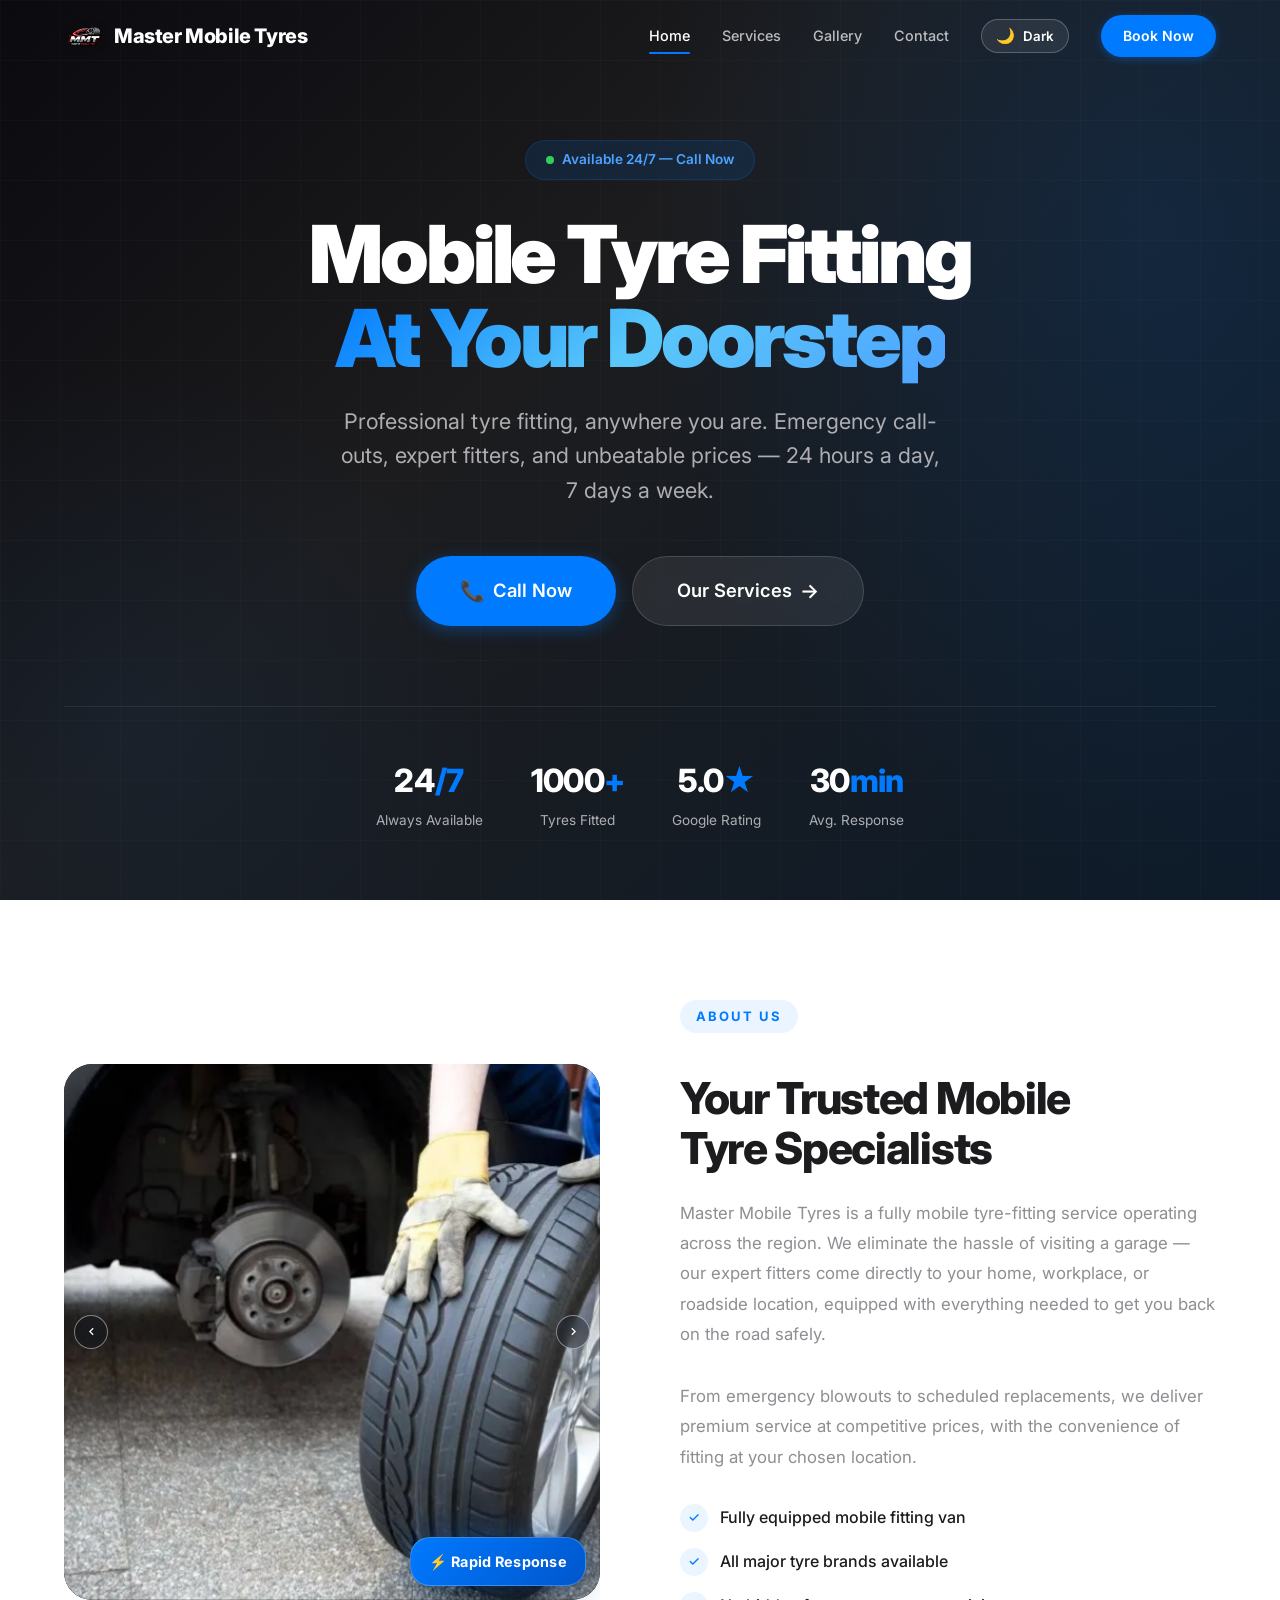
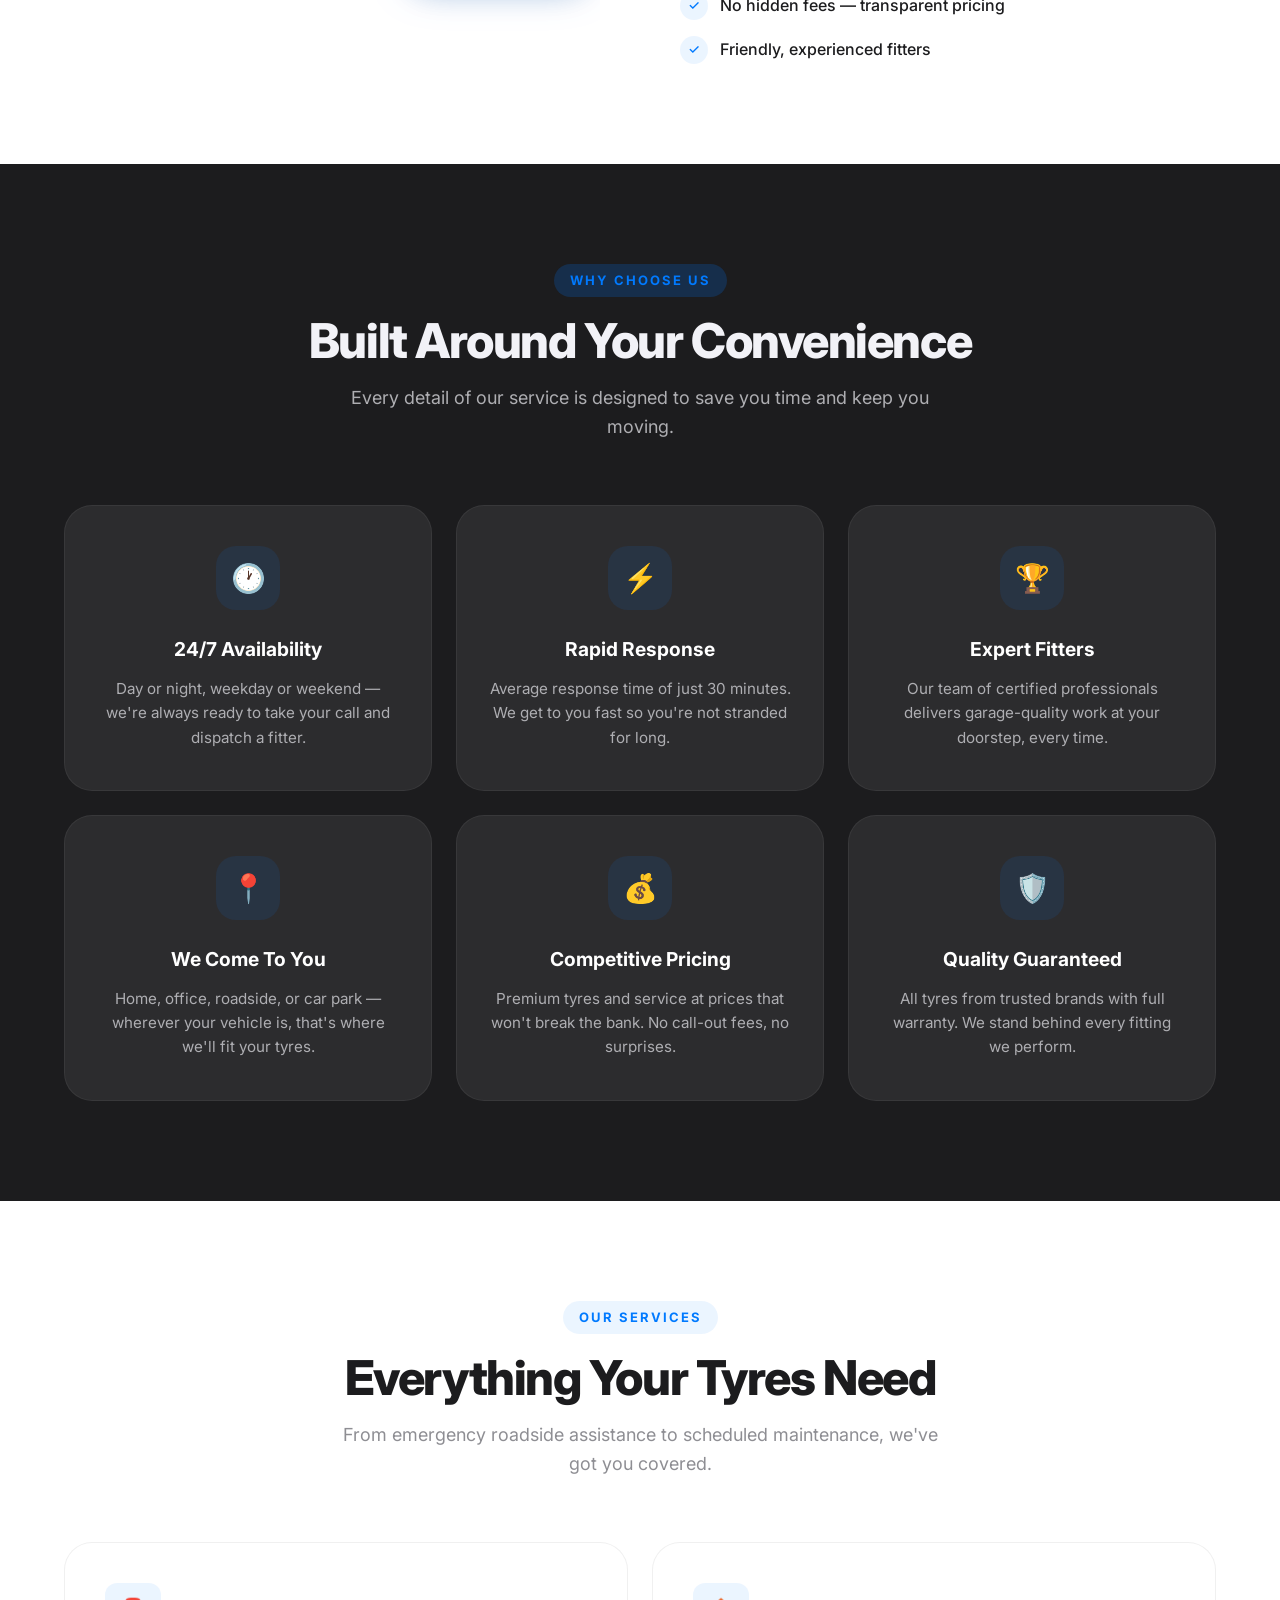
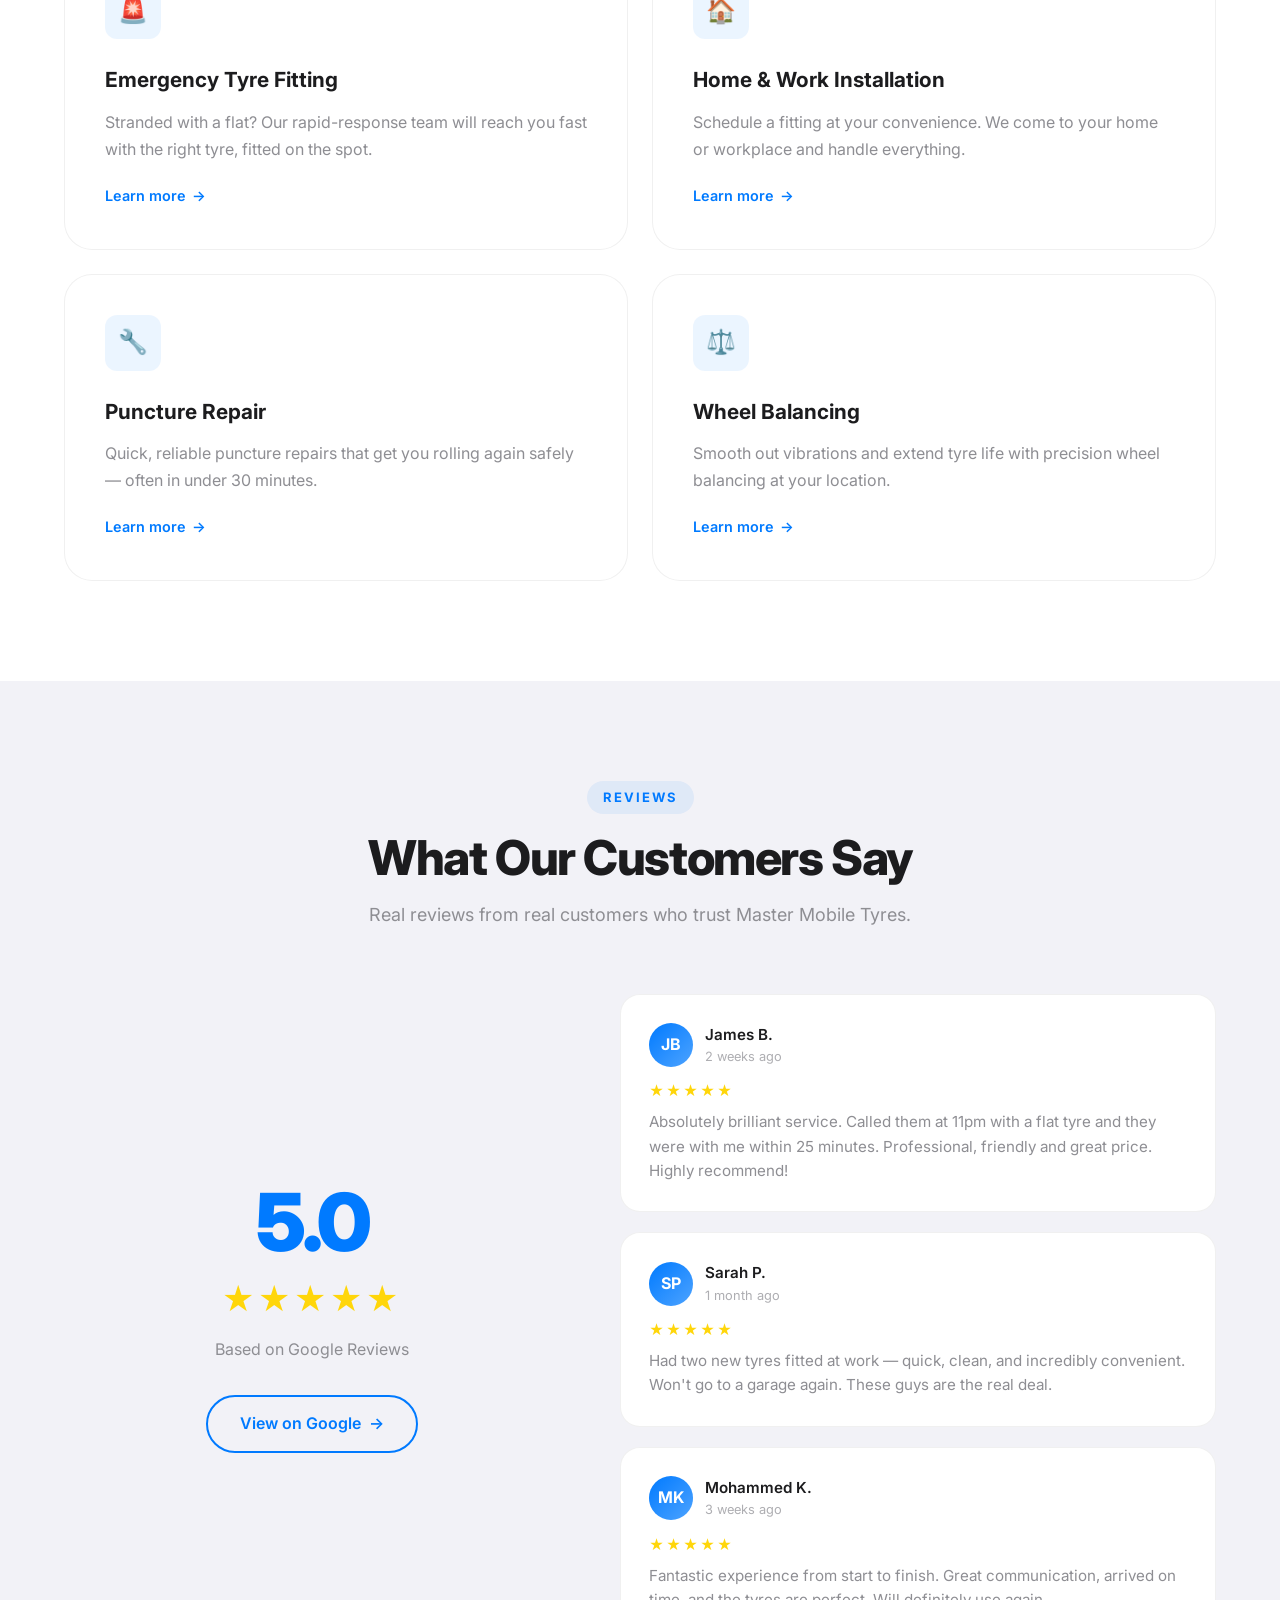
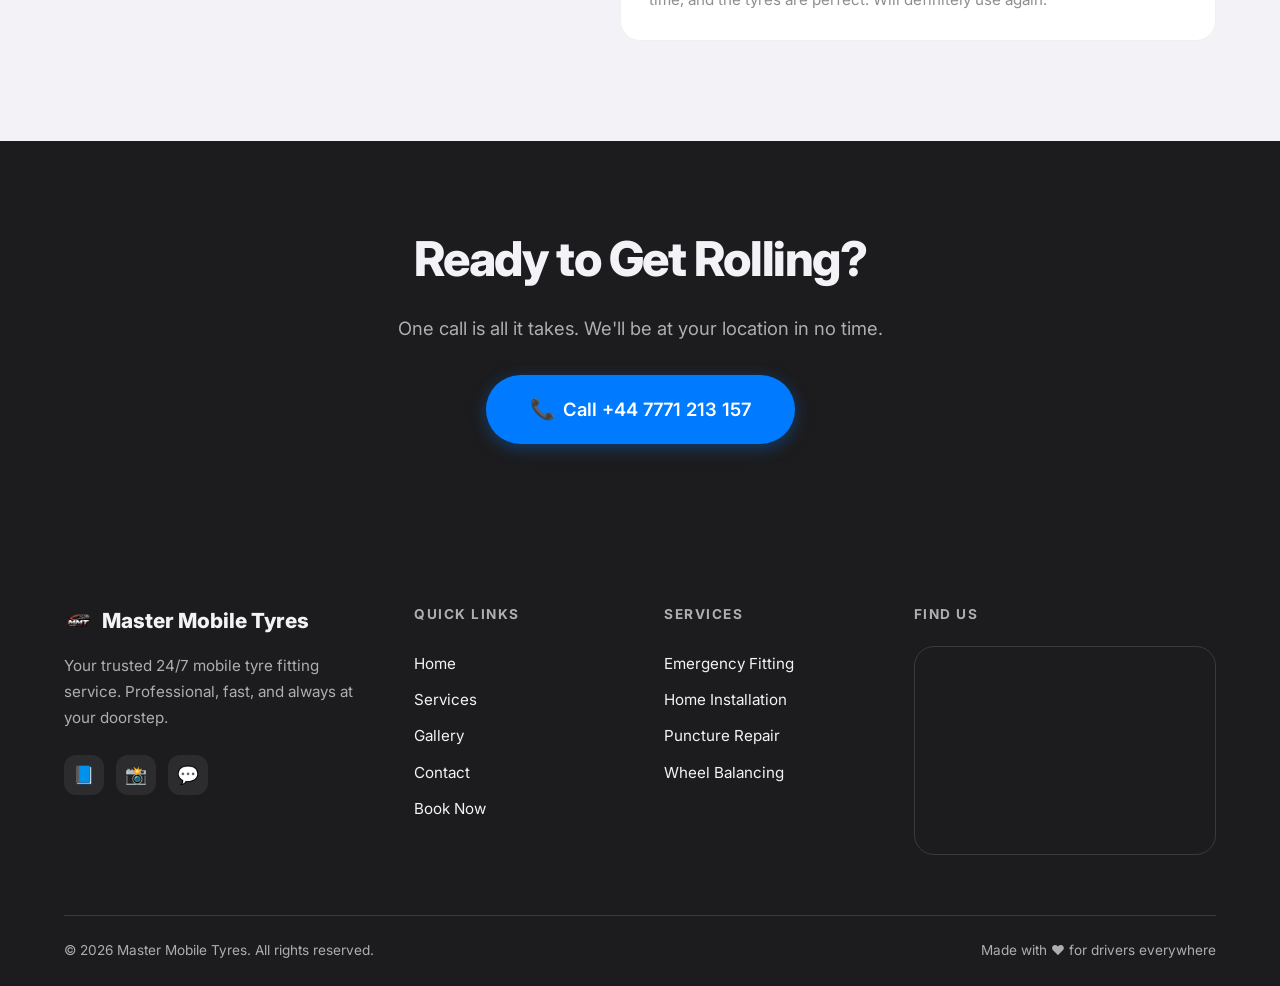
==== commit e43c3ec9: "website update number , logo , etc." ====
--- a/index.html
+++ b/index.html
@@ -8,7 +8,7 @@
   <meta property="og:title" content="Master Mobile Tyres — 24/7 Mobile Tyre Fitting">
   <meta property="og:description" content="Professional mobile tyre fitting service. Emergency call-outs, home & work installations, puncture repair. Available 24/7.">
   <meta property="og:type" content="website">
-  <link rel="stylesheet" href="/style.css">
+  <link rel="stylesheet" href="style.css">
   <link rel="stylesheet" href="https://unpkg.com/aos@2.3.4/dist/aos.css">
 </head>
 <body>
@@ -16,16 +16,20 @@
   <!-- ═══ NAVBAR ═══ -->
   <nav class="navbar navbar-dark" id="navbar" role="navigation" aria-label="Main Navigation">
     <div class="container">
-      <a href="/" class="nav-brand" aria-label="Master Mobile Tyres Home">
-        <div class="brand-icon">🛞</div>
+      <a href="index.html" class="nav-brand" aria-label="Master Mobile Tyres Home">
+        <div class="brand-icon"><img src="data/resource/logo.png" alt="Master Mobile Tyres logo"></div>
         <span>Master Mobile Tyres</span>
       </a>
       <div class="nav-links" id="navLinks">
-        <a href="/" class="active">Home</a>
-        <a href="/services.html">Services</a>
-        <a href="/gallery.html">Gallery</a>
-        <a href="/contact.html">Contact</a>
-        <a href="/book.html" class="nav-cta" aria-label="Book an appointment now">Book Now</a>
+        <a href="index.html" class="active">Home</a>
+        <a href="services.html">Services</a>
+        <a href="gallery.html">Gallery</a>
+        <a href="contact.html">Contact</a>
+        <button class="theme-toggle" id="themeToggle" aria-label="Toggle dark mode">
+          <span class="theme-toggle-icon" id="themeToggleIcon">🌙</span>
+          <span class="theme-toggle-label" id="themeToggleLabel">Dark</span>
+        </button>
+        <a href="book.html" class="nav-cta" aria-label="Book an appointment now">Book Now</a>
       </div>
       <div class="nav-toggle" id="navToggle" aria-label="Toggle navigation menu" role="button" tabindex="0">
         <span></span><span></span><span></span>
@@ -51,10 +55,10 @@
         Professional tyre fitting, anywhere you are. Emergency call-outs, expert fitters, and unbeatable prices — 24 hours a day, 7 days a week.
       </p>
       <div class="hero-actions" data-aos="fade-up" data-aos-duration="800" data-aos-delay="300">
-        <a href="tel:+447455222494" class="btn btn-primary btn-lg" aria-label="Call us now">
+        <a href="tel:+447771213157" class="btn btn-primary btn-lg" aria-label="Call us now">
           <span class="btn-icon">📞</span> Call Now
         </a>
-        <a href="/services.html" class="btn btn-secondary btn-lg" aria-label="View our services">
+        <a href="services.html" class="btn btn-secondary btn-lg" aria-label="View our services">
           Our Services <span class="btn-icon">→</span>
         </a>
       </div>
@@ -85,8 +89,18 @@
       <div class="about-grid">
         <div class="about-visual" data-aos="fade-right" data-aos-duration="800">
           <div class="about-visual-card">
-            <div class="icon-large">🚗</div>
-            <p>We bring the workshop to you — wherever you are, whenever you need us.</p>
+            <div class="about-image-slider" aria-label="Master Mobile Tyres service showcase">
+              <img class="about-slide" src="data/resource/Commercial-Tyres.webp" alt="Commercial tyre service">
+              <img class="about-slide" src="data/resource/download.webp" alt="Mobile tyre fitting van">
+              <img class="about-slide" src="data/resource/images.webp" alt="Tyre fitting in progress">
+              <img class="about-slide" src="data/resource/images (1).webp" alt="Completed tyre fitting">
+              <button class="about-slider-arrow left" aria-label="Show previous image" type="button">
+                <svg viewBox="0 0 24 24" aria-hidden="true"><path d="M15.41 7.41L14 6l-6 6 6 6 1.41-1.41L10.83 12z"></path></svg>
+              </button>
+              <button class="about-slider-arrow right" aria-label="Show next image" type="button">
+                <svg viewBox="0 0 24 24" aria-hidden="true"><path d="M8.59 16.59L13.17 12 8.59 7.41 10 6l6 6-6 6z"></path></svg>
+              </button>
+            </div>
           </div>
           <div class="about-floating-badge">
             ⚡ Rapid Response
@@ -178,25 +192,25 @@
           <div class="service-icon">🚨</div>
           <h3>Emergency Tyre Fitting</h3>
           <p>Stranded with a flat? Our rapid-response team will reach you fast with the right tyre, fitted on the spot.</p>
-          <a href="/services.html" class="learn-more">Learn more <span>→</span></a>
+          <a href="services.html" class="learn-more">Learn more <span>→</span></a>
         </div>
         <div class="service-card" data-aos="fade-up" data-aos-delay="100">
           <div class="service-icon">🏠</div>
           <h3>Home & Work Installation</h3>
           <p>Schedule a fitting at your convenience. We come to your home or workplace and handle everything.</p>
-          <a href="/services.html" class="learn-more">Learn more <span>→</span></a>
+          <a href="services.html" class="learn-more">Learn more <span>→</span></a>
         </div>
         <div class="service-card" data-aos="fade-up" data-aos-delay="0">
           <div class="service-icon">🔧</div>
           <h3>Puncture Repair</h3>
           <p>Quick, reliable puncture repairs that get you rolling again safely — often in under 30 minutes.</p>
-          <a href="/services.html" class="learn-more">Learn more <span>→</span></a>
+          <a href="services.html" class="learn-more">Learn more <span>→</span></a>
         </div>
         <div class="service-card" data-aos="fade-up" data-aos-delay="100">
           <div class="service-icon">⚖️</div>
           <h3>Wheel Balancing</h3>
           <p>Smooth out vibrations and extend tyre life with precision wheel balancing at your location.</p>
-          <a href="/services.html" class="learn-more">Learn more <span>→</span></a>
+          <a href="services.html" class="learn-more">Learn more <span>→</span></a>
         </div>
       </div>
     </div>
@@ -270,8 +284,8 @@
         One call is all it takes. We'll be at your location in no time.
       </p>
       <div data-aos="fade-up" data-aos-delay="200">
-        <a href="tel:+447455222494" class="btn btn-primary btn-lg" aria-label="Call Master Mobile Tyres">
-          <span class="btn-icon">📞</span> Call +44 7455 222494
+        <a href="tel:+447771213157" class="btn btn-primary btn-lg" aria-label="Call Master Mobile Tyres">
+          <span class="btn-icon">📞</span> Call +44 7771 213 157
         </a>
       </div>
     </div>
@@ -283,29 +297,29 @@
       <div class="footer-grid">
         <div class="footer-brand">
           <div class="brand-name">
-            <span style="font-size:1.4rem;">🛞</span> Master Mobile Tyres
+            <img class="footer-logo" src="data/resource/logo.png" alt="Master Mobile Tyres logo"> Master Mobile Tyres
           </div>
           <p>Your trusted 24/7 mobile tyre fitting service. Professional, fast, and always at your doorstep.</p>
           <div class="footer-social">
             <a href="#" aria-label="Facebook"><span>📘</span></a>
             <a href="#" aria-label="Instagram"><span>📸</span></a>
-            <a href="https://wa.me/447455222494" aria-label="WhatsApp" target="_blank"><span>💬</span></a>
+            <a href="https://wa.me/447771213157" aria-label="WhatsApp" target="_blank"><span>💬</span></a>
           </div>
         </div>
         <div class="footer-col">
           <h4>Quick Links</h4>
-          <a href="/">Home</a>
-          <a href="/services.html">Services</a>
-          <a href="/gallery.html">Gallery</a>
-          <a href="/contact.html">Contact</a>
-          <a href="/book.html">Book Now</a>
+          <a href="index.html">Home</a>
+          <a href="services.html">Services</a>
+          <a href="gallery.html">Gallery</a>
+          <a href="contact.html">Contact</a>
+          <a href="book.html">Book Now</a>
         </div>
         <div class="footer-col">
           <h4>Services</h4>
-          <a href="/services.html">Emergency Fitting</a>
-          <a href="/services.html">Home Installation</a>
-          <a href="/services.html">Puncture Repair</a>
-          <a href="/services.html">Wheel Balancing</a>
+          <a href="services.html">Emergency Fitting</a>
+          <a href="services.html">Home Installation</a>
+          <a href="services.html">Puncture Repair</a>
+          <a href="services.html">Wheel Balancing</a>
         </div>
         <div class="footer-col">
           <h4>Find Us</h4>
@@ -327,7 +341,7 @@
   </footer>
 
   <!-- ═══ FAB ═══ -->
-  <a href="tel:+447455222494" class="fab" aria-label="Call us now" id="fab">
+  <a href="tel:+447771213157" class="fab" aria-label="Call us now" id="fab">
     📞
   </a>
 
--- a/style.css
+++ b/style.css
@@ -48,6 +48,39 @@
   --font-family: 'Inter', -apple-system, BlinkMacSystemFont, 'Segoe UI', sans-serif;
   --max-width: 1200px;
   --nav-height: 72px;
+
+  --bg-main: #FFFFFF;
+  --card-bg: #FFFFFF;
+  --border-soft: rgba(0,0,0,0.06);
+  --nav-scrolled-bg: rgba(255, 255, 255, 0.82);
+  --nav-scrolled-border: rgba(0, 0, 0, 0.06);
+  --mobile-nav-bg: #FFFFFF;
+}
+
+body[data-theme='dark'] {
+  --primary: #53A5FF;
+  --primary-dark: #2D8EFF;
+  --primary-light: #8CC7FF;
+  --primary-glow: rgba(83, 165, 255, 0.4);
+
+  --dark-bg: #0C121B;
+  --dark-bg-2: #131C28;
+  --dark-bg-3: #1C2734;
+  --light-bg: #141D28;
+  --surface: #121A24;
+  --white: #0F151F;
+
+  --text-primary: #E6EDF5;
+  --text-secondary: #A7B3C3;
+  --text-light: #8D9DB1;
+  --text-on-dark: #EAF0F7;
+
+  --bg-main: #0F151F;
+  --card-bg: #161F2B;
+  --border-soft: rgba(255,255,255,0.12);
+  --nav-scrolled-bg: rgba(13, 19, 28, 0.88);
+  --nav-scrolled-border: rgba(255, 255, 255, 0.12);
+  --mobile-nav-bg: #121A24;
 }
 
 /* ── Reset ── */
@@ -61,6 +94,7 @@
   scroll-behavior: smooth;
   -webkit-font-smoothing: antialiased;
   -moz-osx-font-smoothing: grayscale;
+  overflow-x: hidden;
 }
 
 body {
@@ -68,8 +102,15 @@
   font-size: 16px;
   line-height: 1.6;
   color: var(--text-primary);
-  background: var(--white);
+  background: var(--bg-main);
   overflow-x: hidden;
+}
+
+.navbar,
+.hero,
+.page-hero,
+.about-visual {
+  overflow-x: clip;
 }
 
 a {
@@ -172,10 +213,10 @@
 }
 
 .navbar.scrolled {
-  background: rgba(255, 255, 255, 0.82);
+  background: var(--nav-scrolled-bg);
   backdrop-filter: blur(20px) saturate(180%);
   -webkit-backdrop-filter: blur(20px) saturate(180%);
-  border-bottom: 1px solid rgba(0, 0, 0, 0.06);
+  border-bottom: 1px solid var(--nav-scrolled-border);
   box-shadow: var(--shadow-sm);
 }
 
@@ -198,13 +239,51 @@
 .nav-brand .brand-icon {
   width: 40px;
   height: 40px;
-  background: var(--primary);
+  background: transparent;
   border-radius: var(--radius-md);
   display: flex;
   align-items: center;
   justify-content: center;
-  color: white;
-  font-size: 1.1rem;
+  padding: 0;
+  box-shadow: none;
+}
+
+.nav-brand .brand-icon img {
+  width: 100%;
+  height: 100%;
+  object-fit: contain;
+  filter: drop-shadow(0 1px 4px rgba(0,0,0,0.24));
+}
+
+.theme-toggle {
+  display: inline-flex;
+  align-items: center;
+  gap: 8px;
+  border: 1px solid rgba(255,255,255,0.24);
+  color: white;
+  background: rgba(255,255,255,0.08);
+  padding: 8px 14px;
+  border-radius: var(--radius-full);
+  cursor: pointer;
+  transition: all var(--transition-base);
+  font-weight: 600;
+  font-size: 0.83rem;
+}
+
+.theme-toggle:hover {
+  background: rgba(255,255,255,0.16);
+  transform: translateY(-1px);
+}
+
+.navbar-dark.scrolled .theme-toggle {
+  color: var(--text-primary);
+  border-color: var(--border-soft);
+  background: var(--surface);
+}
+
+.theme-toggle-icon {
+  font-size: 0.95rem;
+  line-height: 1;
 }
 
 .nav-links {
@@ -523,7 +602,7 @@
 .about-visual-card {
   background: linear-gradient(135deg, var(--dark-bg) 0%, var(--dark-bg-2) 100%);
   border-radius: var(--radius-xl);
-  padding: 48px;
+  padding: 0;
   aspect-ratio: 1;
   display: flex;
   flex-direction: column;
@@ -558,18 +637,82 @@
   z-index: 1;
 }
 
+.about-image-slider {
+  position: relative;
+  width: 100%;
+  height: 100%;
+  min-height: 420px;
+  border-radius: var(--radius-xl);
+  overflow: hidden;
+  z-index: 1;
+}
+
+.about-image-slider .about-slide {
+  position: absolute;
+  inset: 0;
+  width: 100%;
+  height: 100%;
+  object-fit: cover;
+  opacity: 0;
+  transform: translateX(100%);
+  transition: transform 0.7s cubic-bezier(0.22, 0.61, 0.36, 1), opacity 0.7s ease;
+  will-change: transform, opacity;
+}
+
+.about-image-slider .about-slide.active {
+  opacity: 1;
+  transform: translateX(0);
+}
+
+.about-slider-arrow {
+  position: absolute;
+  top: 50%;
+  transform: translateY(-50%);
+  width: 34px;
+  height: 34px;
+  border-radius: 50%;
+  border: 1px solid rgba(255,255,255,0.45);
+  background: rgba(13, 20, 31, 0.36);
+  color: white;
+  display: flex;
+  align-items: center;
+  justify-content: center;
+  cursor: pointer;
+  z-index: 3;
+  backdrop-filter: blur(6px);
+  transition: all var(--transition-fast);
+}
+
+.about-slider-arrow:hover {
+  background: rgba(13, 20, 31, 0.7);
+  border-color: rgba(255,255,255,0.75);
+}
+
+.about-slider-arrow.left { left: 10px; }
+.about-slider-arrow.right { right: 10px; }
+
+.about-slider-arrow svg {
+  width: 15px;
+  height: 15px;
+  fill: currentColor;
+}
+
 .about-floating-badge {
   position: absolute;
-  bottom: -16px;
-  right: -16px;
-  background: var(--primary);
-  color: white;
-  padding: 16px 24px;
+  right: 14px;
+  bottom: 14px;
+  background: linear-gradient(135deg, var(--primary) 0%, var(--primary-dark) 100%);
+  color: white;
+  padding: 12px 18px;
   border-radius: var(--radius-lg);
   font-weight: 700;
-  font-size: 1rem;
+  font-size: 0.9rem;
+  letter-spacing: 0.02em;
+  border: 1px solid rgba(255,255,255,0.22);
   box-shadow: var(--shadow-lg), var(--shadow-glow);
+  backdrop-filter: blur(8px);
   animation: float 3s ease-in-out infinite;
+  z-index: 4;
 }
 
 @keyframes float {
@@ -700,8 +843,8 @@
 }
 
 .service-card {
-  background: white;
-  border: 1px solid rgba(0,0,0,0.06);
+  background: var(--card-bg);
+  border: 1px solid var(--border-soft);
   border-radius: var(--radius-xl);
   padding: 40px;
   transition: all var(--transition-base);
@@ -816,8 +959,8 @@
 }
 
 .review-card {
-  background: white;
-  border: 1px solid rgba(0,0,0,0.06);
+  background: var(--card-bg);
+  border: 1px solid var(--border-soft);
   border-radius: var(--radius-lg);
   padding: 28px;
   transition: all var(--transition-base);
@@ -894,6 +1037,15 @@
   display: flex;
   align-items: center;
   gap: 10px;
+}
+
+.footer-logo {
+  width: 28px;
+  height: 28px;
+  object-fit: contain;
+  background: transparent;
+  border-radius: 0;
+  padding: 0;
 }
 
 .footer-brand p {
@@ -1053,8 +1205,8 @@
   display: grid;
   grid-template-columns: auto 1fr;
   gap: 32px;
-  background: white;
-  border: 1px solid rgba(0,0,0,0.06);
+  background: var(--card-bg);
+  border: 1px solid var(--border-soft);
   border-radius: var(--radius-xl);
   padding: 48px;
   transition: all var(--transition-base);
@@ -1115,6 +1267,17 @@
 /* ════════════════════════
    BOOK NOW PAGE
    ════════════════════════ */
+.book-page .navbar {
+  top: 12px;
+  left: 12px;
+  right: 12px;
+  border-radius: 14px;
+}
+
+.book-page .book-hero {
+  padding-top: calc(var(--nav-height) + 64px);
+}
+
 .book-hero {
   min-height: 100vh;
   display: flex;
@@ -1144,9 +1307,24 @@
 }
 
 .book-icon {
-  font-size: 4rem;
-  margin-bottom: 32px;
+  width: 88px;
+  height: 88px;
+  margin: 0 auto 32px;
+  background: transparent;
+  border-radius: 0;
+  padding: 0;
+  box-shadow: none;
+  display: flex;
+  align-items: center;
+  justify-content: center;
   animation: float 3s ease-in-out infinite;
+}
+
+.book-icon img {
+  width: 100%;
+  height: 100%;
+  object-fit: contain;
+  filter: drop-shadow(0 2px 10px rgba(0,0,0,0.22));
 }
 
 .book-content h1 {
@@ -1307,13 +1485,15 @@
 .admin-modal.active { display: flex; }
 
 .admin-panel {
-  background: white;
+  background: var(--card-bg);
+  color: var(--text-primary);
   border-radius: var(--radius-xl);
   padding: 40px;
   width: 90%;
   max-width: 500px;
   box-shadow: var(--shadow-xl);
   position: relative;
+  border: 1px solid var(--border-soft);
 }
 
 .admin-panel h3 {
@@ -1326,6 +1506,17 @@
   color: var(--text-secondary);
   margin-bottom: 24px;
   font-size: 0.95rem;
+}
+
+.admin-actions {
+  display: flex;
+  gap: 12px;
+  flex-wrap: wrap;
+}
+
+.admin-actions .btn {
+  min-width: 170px;
+  justify-content: center;
 }
 
 .admin-close {
@@ -1447,6 +1638,10 @@
 }
 
 /* Form styles */
+.contact-form-panel {
+  background: var(--card-bg);
+}
+
 .form-group {
   margin-bottom: 20px;
 }
@@ -1517,37 +1712,99 @@
   .reviews-wrapper { grid-template-columns: 1fr; gap: 40px; }
 }
 
+@media (max-width: 900px) {
+  .navbar .container {
+    position: relative;
+  }
+
+  .nav-toggle {
+    display: flex;
+    width: 40px;
+    height: 40px;
+    align-items: center;
+    justify-content: center;
+    border-radius: 10px;
+    background: transparent;
+    border: 1px solid transparent;
+    z-index: 1002;
+  }
+
+  .nav-brand span {
+    display: inline;
+  }
+
+  .nav-brand {
+    font-size: 1rem;
+    gap: 8px;
+    white-space: nowrap;
+  }
+
+  .nav-links {
+    display: none;
+    position: absolute;
+    top: calc(100% + 8px);
+    left: 0;
+    right: 0;
+    width: 100%;
+    max-height: calc(100dvh - var(--nav-height) - 18px);
+    overflow-y: auto;
+    background: var(--mobile-nav-bg);
+    border: 1px solid var(--border-soft);
+    border-radius: 14px;
+    box-shadow: var(--shadow-lg);
+    flex-direction: column;
+    padding: 14px 16px 18px;
+    gap: 14px;
+    z-index: 1001;
+  }
+
+  .nav-links.active {
+    display: flex;
+  }
+
+  .nav-links a {
+    font-size: 1rem;
+    color: var(--text-primary) !important;
+    padding: 8px 4px;
+  }
+
+  .theme-toggle {
+    margin-top: 4px;
+    width: fit-content;
+    color: var(--text-primary);
+    border-color: var(--border-soft);
+    background: var(--surface);
+  }
+
+  .nav-cta {
+    width: fit-content;
+  }
+
+  body.menu-open {
+    overflow: hidden;
+  }
+}
+
 @media (max-width: 768px) {
   .section { padding: 72px 0; }
   .section-header { margin-bottom: 40px; }
 
-  .nav-toggle { display: flex; }
-
-  .nav-links {
-    position: fixed;
-    top: 0;
-    right: -100%;
-    width: 80%;
-    max-width: 360px;
-    height: 100vh;
-    background: white;
-    flex-direction: column;
-    padding: 100px 32px 40px;
-    gap: 24px;
-    box-shadow: -8px 0 30px rgba(0,0,0,0.1);
-    transition: right var(--transition-base);
-    z-index: 1000;
+  .about-grid { grid-template-columns: 1fr; gap: 40px; }
+  .about-visual {
+    order: -1;
+    position: relative;
   }
-
-  .nav-links.active { right: 0; }
-
-  .nav-links a {
-    font-size: 1.1rem;
-    color: var(--text-primary) !important;
+  .about-visual-card { min-height: 300px; }
+  .about-image-slider { min-height: 300px; }
+  .about-floating-badge {
+    position: absolute;
+    margin-top: 0;
+    right: 10px;
+    bottom: 10px;
+    top: auto;
+    animation: float 3s ease-in-out infinite;
+    z-index: 4;
   }
-
-  .about-grid { grid-template-columns: 1fr; gap: 40px; }
-  .about-visual { order: -1; }
 
   .features-grid { grid-template-columns: 1fr; }
   .services-grid { grid-template-columns: 1fr; }
@@ -1576,4 +1833,34 @@
   .hero-stats { gap: 16px; }
   .hero-stat .number { font-size: 1.5rem; }
   .book-features { flex-direction: column; align-items: center; }
-}
+  .book-page .navbar {
+    top: 8px;
+    left: 8px;
+    right: 8px;
+  }
+  .book-page .book-hero {
+    padding-top: calc(var(--nav-height) + 52px);
+  }
+  .about-visual-card { min-height: 240px; }
+  .about-image-slider { min-height: 240px; }
+  .about-slider-arrow {
+    width: 30px;
+    height: 30px;
+  }
+  .container { padding: 0 16px; }
+}
+
+body[data-theme='dark'] .section-light {
+  background: #131C28;
+}
+
+body[data-theme='dark'] .contact-form-panel {
+  background: var(--card-bg) !important;
+  border-color: var(--border-soft) !important;
+}
+
+body[data-theme='dark'] .form-group input:focus,
+body[data-theme='dark'] .form-group textarea:focus,
+body[data-theme='dark'] .form-group select:focus {
+  background: #1A2533;
+}
